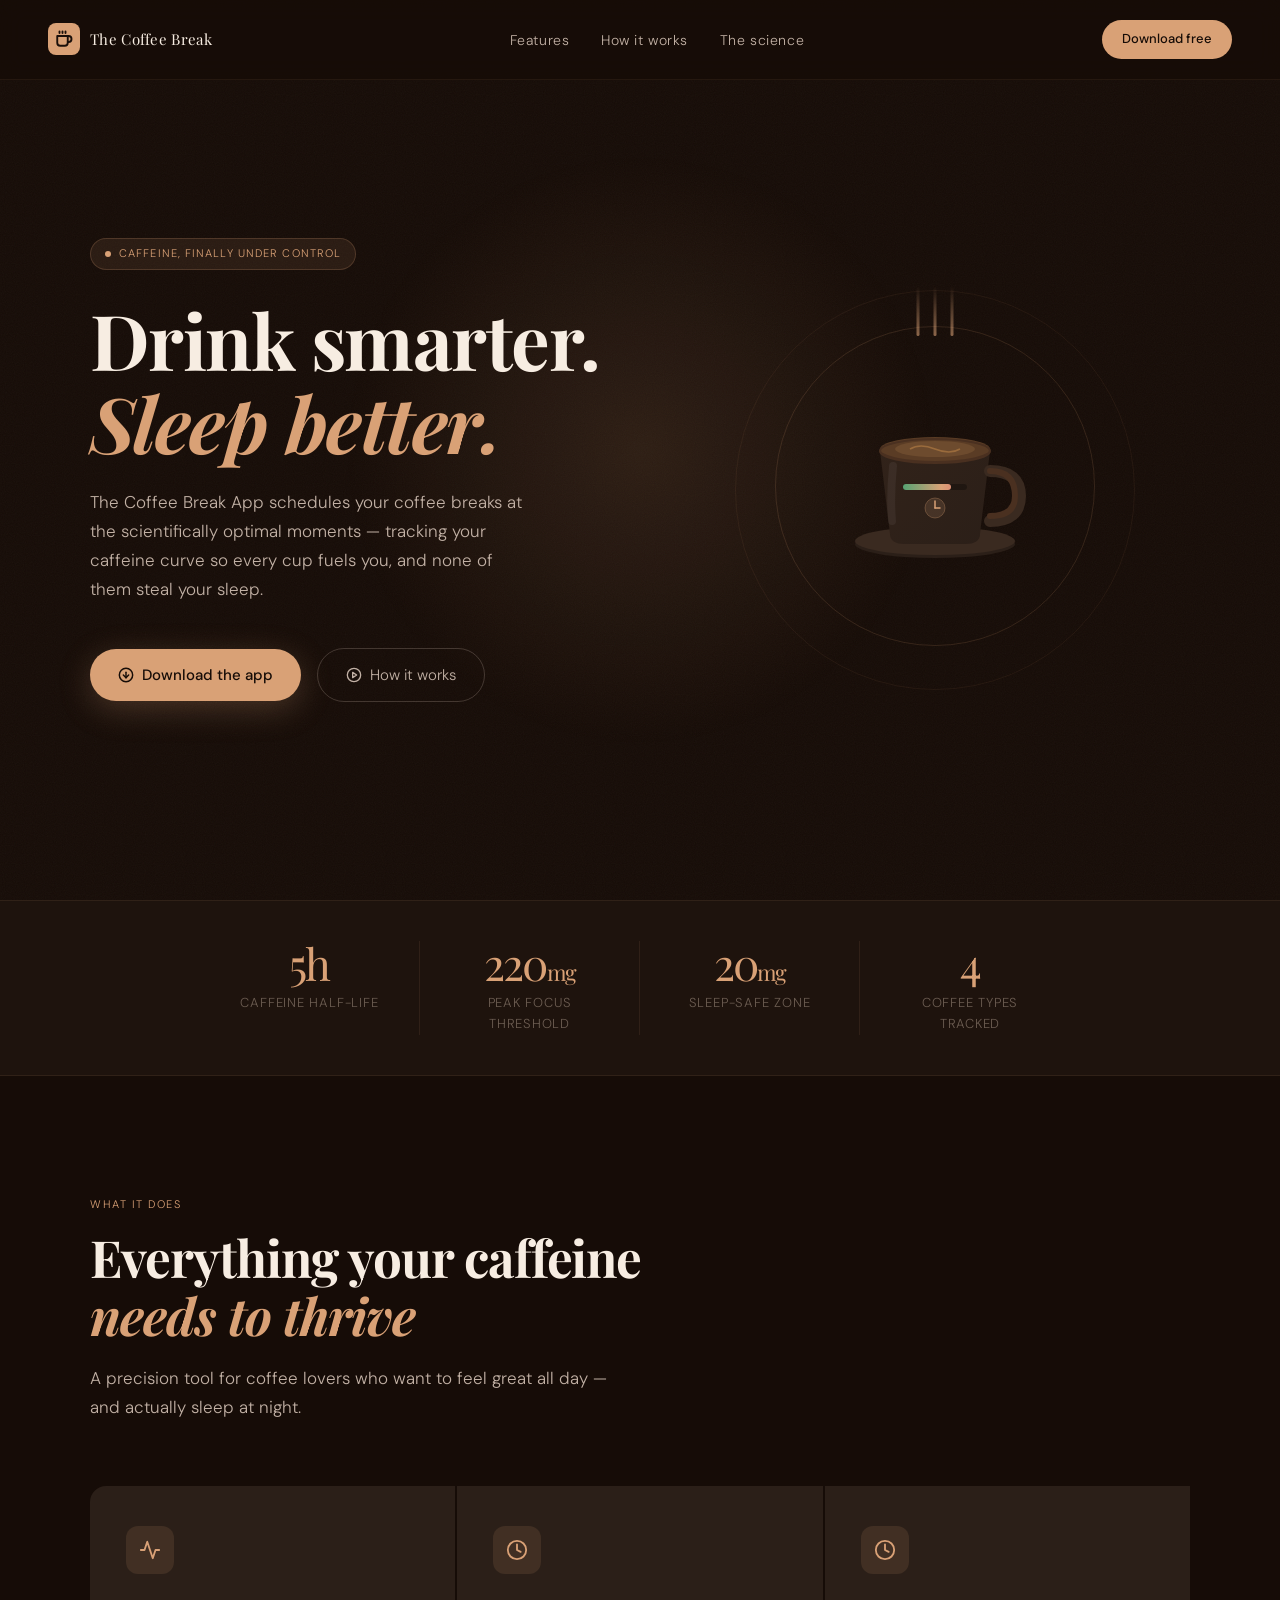
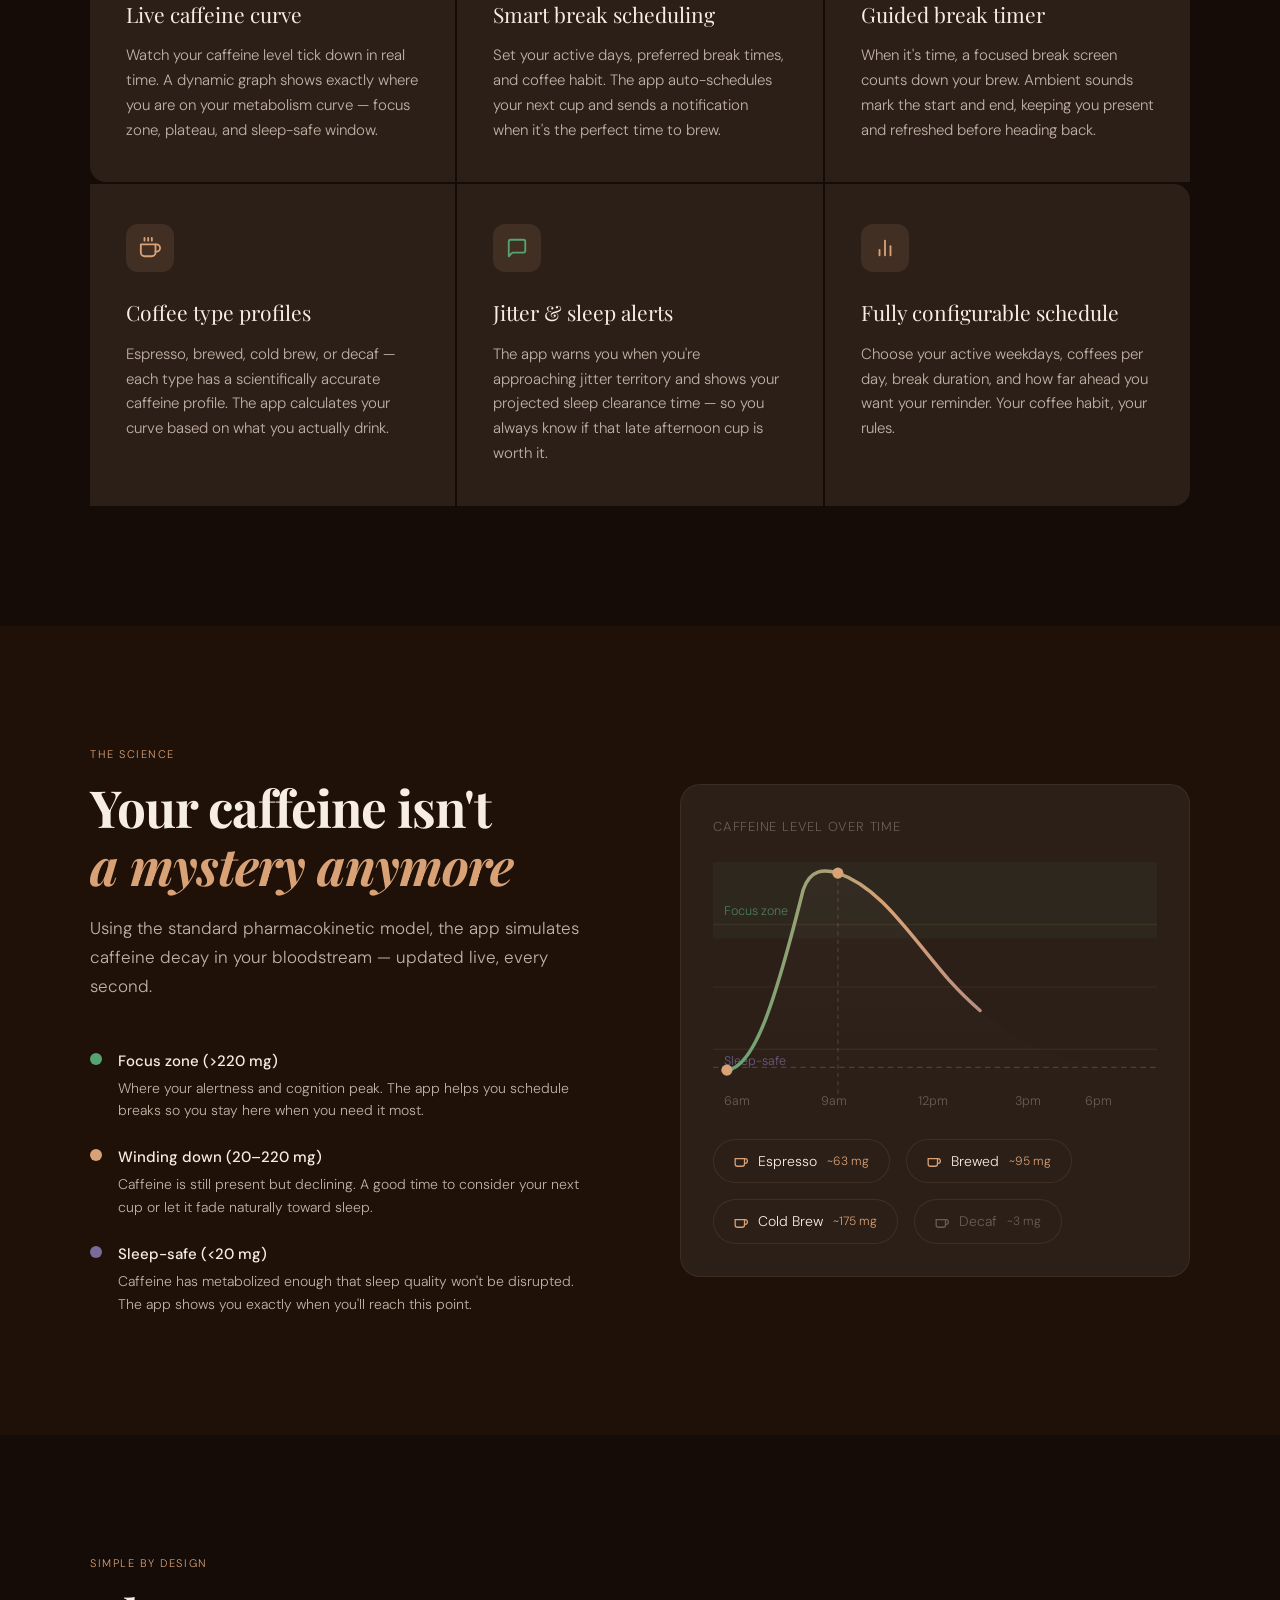
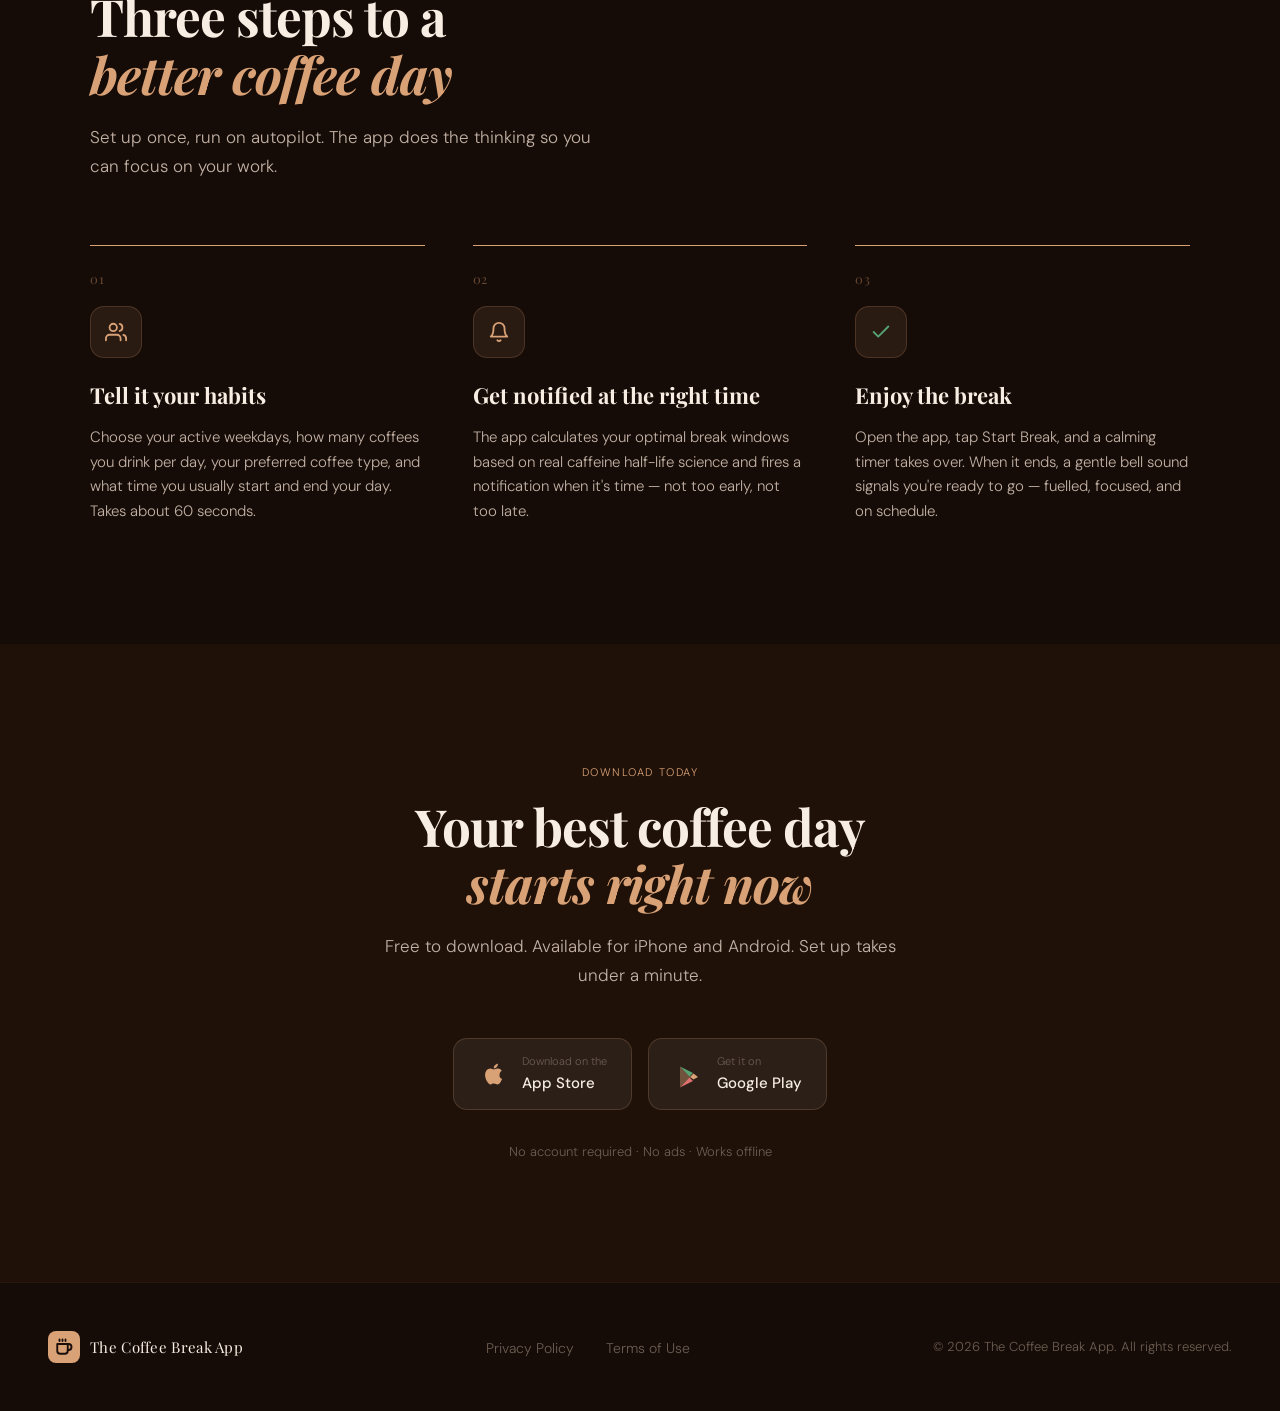
==== index.html @ e8deecc4 "add html" ====
<!DOCTYPE html>
<html lang="en">
<head>
  <meta charset="UTF-8" />
  <meta name="viewport" content="width=device-width, initial-scale=1.0" />
  <title>The Coffee Break App — Drink Smarter. Sleep Better.</title>
  <link rel="preconnect" href="https://fonts.googleapis.com" />
  <link rel="preconnect" href="https://fonts.gstatic.com" crossorigin />
  <link href="https://fonts.googleapis.com/css2?family=Playfair+Display:ital,wght@0,400;0,600;0,700;1,400;1,600&family=DM+Sans:wght@300;400;500&display=swap" rel="stylesheet" />
  <style>
    *, *::before, *::after { box-sizing: border-box; margin: 0; padding: 0; }

    :root {
      --bg:        #160c07;
      --bg2:       #1f1108;
      --surface:   #2b1f18;
      --surface2:  #3a2a20;
      --accent:    #d9a176;
      --accent2:   #e8ba8e;
      --text:      #f7ede2;
      --muted:     #c2b1a5;
      --faint:     #6c5d52;
      --green:     #57a373;
      --red:       #e07070;
    }

    html { scroll-behavior: smooth; }

    body {
      background: var(--bg);
      color: var(--text);
      font-family: 'DM Sans', system-ui, sans-serif;
      font-weight: 300;
      line-height: 1.6;
      overflow-x: hidden;
    }

    /* ── NOISE TEXTURE OVERLAY ── */
    body::before {
      content: '';
      position: fixed;
      inset: 0;
      background-image: url("data:image/svg+xml,%3Csvg viewBox='0 0 200 200' xmlns='http://www.w3.org/2000/svg'%3E%3Cfilter id='n'%3E%3CfeTurbulence type='fractalNoise' baseFrequency='0.9' numOctaves='4' stitchTiles='stitch'/%3E%3C/filter%3E%3Crect width='100%25' height='100%25' filter='url(%23n)' opacity='0.04'/%3E%3C/svg%3E");
      background-size: 200px 200px;
      pointer-events: none;
      z-index: 0;
    }

    /* ── NAV ── */
    nav {
      position: fixed;
      top: 0; left: 0; right: 0;
      z-index: 100;
      padding: 20px 48px;
      display: flex;
      align-items: center;
      justify-content: space-between;
      backdrop-filter: blur(12px);
      background: rgba(22,12,7,0.7);
      border-bottom: 1px solid rgba(217,161,118,0.08);
      transition: background 0.3s;
    }
    .nav-logo {
      display: flex;
      align-items: center;
      gap: 10px;
      text-decoration: none;
    }
    .nav-logo-icon {
      width: 32px; height: 32px;
      background: var(--accent);
      border-radius: 8px;
      display: flex; align-items: center; justify-content: center;
    }
    .nav-logo-text {
      font-family: 'Playfair Display', serif;
      font-size: 15px;
      color: var(--text);
      letter-spacing: 0.02em;
    }
    .nav-links {
      display: flex; align-items: center; gap: 32px;
      list-style: none;
    }
    .nav-links a {
      color: var(--muted);
      text-decoration: none;
      font-size: 14px;
      letter-spacing: 0.04em;
      transition: color 0.2s;
    }
    .nav-links a:hover { color: var(--text); }
    .btn-nav {
      background: var(--accent);
      color: var(--bg);
      border: none;
      padding: 9px 20px;
      border-radius: 100px;
      font-family: 'DM Sans', sans-serif;
      font-size: 13px;
      font-weight: 500;
      cursor: pointer;
      text-decoration: none;
      transition: background 0.2s, transform 0.15s;
    }
    .btn-nav:hover { background: var(--accent2); transform: translateY(-1px); }

    /* ── HERO ── */
    .hero {
      min-height: 100vh;
      display: flex;
      align-items: center;
      justify-content: center;
      position: relative;
      overflow: hidden;
      padding: 120px 48px 80px;
    }

    /* Radial glow */
    .hero::after {
      content: '';
      position: absolute;
      width: 600px; height: 600px;
      border-radius: 50%;
      background: radial-gradient(circle, rgba(217,161,118,0.12) 0%, transparent 70%);
      top: 50%; left: 50%;
      transform: translate(-50%, -50%);
      pointer-events: none;
    }

    .hero-inner {
      max-width: 1100px;
      width: 100%;
      display: grid;
      grid-template-columns: 1fr 1fr;
      gap: 80px;
      align-items: center;
      position: relative;
      z-index: 1;
    }

    .hero-tag {
      display: inline-flex;
      align-items: center;
      gap: 8px;
      background: rgba(217,161,118,0.1);
      border: 1px solid rgba(217,161,118,0.2);
      border-radius: 100px;
      padding: 6px 14px;
      font-size: 11px;
      letter-spacing: 0.1em;
      text-transform: uppercase;
      color: var(--accent);
      margin-bottom: 28px;
    }
    .hero-tag::before {
      content: '';
      width: 6px; height: 6px;
      background: var(--accent);
      border-radius: 50%;
      animation: pulse-dot 2s ease-in-out infinite;
    }

    h1 {
      font-family: 'Playfair Display', serif;
      font-size: clamp(48px, 6vw, 78px);
      line-height: 1.08;
      letter-spacing: -0.02em;
      color: var(--text);
      margin-bottom: 24px;
    }
    h1 em {
      font-style: italic;
      color: var(--accent);
    }

    .hero-sub {
      font-size: 17px;
      color: var(--muted);
      line-height: 1.7;
      max-width: 440px;
      margin-bottom: 44px;
    }

    .hero-actions {
      display: flex;
      align-items: center;
      gap: 16px;
      flex-wrap: wrap;
    }

    .btn-primary {
      display: inline-flex;
      align-items: center;
      gap: 8px;
      background: var(--accent);
      color: var(--bg);
      padding: 14px 28px;
      border-radius: 100px;
      font-family: 'DM Sans', sans-serif;
      font-weight: 500;
      font-size: 15px;
      text-decoration: none;
      transition: background 0.2s, transform 0.15s, box-shadow 0.2s;
      box-shadow: 0 8px 32px rgba(217,161,118,0.25);
    }
    .btn-primary:hover {
      background: var(--accent2);
      transform: translateY(-2px);
      box-shadow: 0 12px 40px rgba(217,161,118,0.35);
    }

    .btn-secondary {
      display: inline-flex;
      align-items: center;
      gap: 8px;
      background: transparent;
      color: var(--muted);
      padding: 14px 28px;
      border-radius: 100px;
      border: 1px solid rgba(194,177,165,0.25);
      font-size: 15px;
      text-decoration: none;
      transition: border-color 0.2s, color 0.2s, transform 0.15s;
    }
    .btn-secondary:hover {
      border-color: var(--muted);
      color: var(--text);
      transform: translateY(-2px);
    }

    /* ── COFFEE CUP ILLUSTRATION ── */
    .hero-visual {
      display: flex;
      align-items: center;
      justify-content: center;
      position: relative;
    }

    .cup-wrap {
      position: relative;
    }

    /* Steam lines */
    .steam {
      position: absolute;
      top: -70px;
      left: 50%;
      transform: translateX(-50%);
      display: flex;
      gap: 14px;
    }
    .steam-line {
      width: 3px;
      height: 50px;
      border-radius: 3px;
      background: linear-gradient(to top, rgba(217,161,118,0.6), transparent);
      transform-origin: bottom center;
      animation: steam-rise 2.4s ease-in-out infinite;
    }
    .steam-line:nth-child(2) { animation-delay: 0.4s; animation-duration: 2.8s; }
    .steam-line:nth-child(3) { animation-delay: 0.8s; animation-duration: 2.2s; }

    @keyframes steam-rise {
      0%   { transform: scaleY(0.3) translateY(10px); opacity: 0; }
      30%  { opacity: 1; }
      70%  { opacity: 0.6; }
      100% { transform: scaleY(1.2) translateY(-20px); opacity: 0; }
    }

    /* Caffeine glow ring */
    .glow-ring {
      position: absolute;
      width: 320px; height: 320px;
      border-radius: 50%;
      border: 1px solid rgba(217,161,118,0.15);
      top: 50%; left: 50%;
      transform: translate(-50%, -45%);
      animation: ring-pulse 3s ease-in-out infinite;
    }
    .glow-ring:nth-child(2) {
      width: 400px; height: 400px;
      border-color: rgba(217,161,118,0.07);
      animation-delay: 1s;
    }
    @keyframes ring-pulse {
      0%, 100% { opacity: 0.4; transform: translate(-50%, -45%) scale(1); }
      50%       { opacity: 1;   transform: translate(-50%, -45%) scale(1.04); }
    }

    /* ── STATS STRIP ── */
    .stats {
      position: relative;
      z-index: 1;
      border-top: 1px solid rgba(217,161,118,0.1);
      border-bottom: 1px solid rgba(217,161,118,0.1);
      background: rgba(43,31,24,0.4);
      padding: 40px 48px;
      display: flex;
      justify-content: center;
      gap: 0;
    }
    .stat-item {
      flex: 1;
      max-width: 220px;
      text-align: center;
      padding: 0 32px;
      border-right: 1px solid rgba(217,161,118,0.1);
    }
    .stat-item:last-child { border-right: none; }
    .stat-num {
      font-family: 'Playfair Display', serif;
      font-size: 44px;
      color: var(--accent);
      letter-spacing: -0.04em;
      line-height: 1;
      margin-bottom: 8px;
    }
    .stat-label {
      font-size: 13px;
      color: var(--faint);
      letter-spacing: 0.06em;
      text-transform: uppercase;
    }

    /* ── SECTIONS ── */
    section {
      position: relative;
      z-index: 1;
      padding: 120px 48px;
    }

    .section-inner {
      max-width: 1100px;
      margin: 0 auto;
    }

    .section-eyebrow {
      font-size: 11px;
      letter-spacing: 0.14em;
      text-transform: uppercase;
      color: var(--accent);
      margin-bottom: 16px;
    }

    h2 {
      font-family: 'Playfair Display', serif;
      font-size: clamp(36px, 4vw, 54px);
      line-height: 1.12;
      letter-spacing: -0.02em;
      color: var(--text);
      margin-bottom: 20px;
    }
    h2 em { font-style: italic; color: var(--accent); }

    .section-lead {
      font-size: 17px;
      color: var(--muted);
      max-width: 520px;
      line-height: 1.7;
      margin-bottom: 64px;
    }

    /* ── FEATURES ── */
    .features-grid {
      display: grid;
      grid-template-columns: repeat(3, 1fr);
      gap: 2px;
    }

    .feature-card {
      background: var(--surface);
      padding: 40px 36px;
      position: relative;
      overflow: hidden;
      transition: background 0.3s;
    }
    .feature-card:first-child { border-radius: 16px 0 0 16px; }
    .feature-card:last-child  { border-radius: 0 16px 16px 0; }
    .feature-card::before {
      content: '';
      position: absolute;
      inset: 0;
      background: linear-gradient(135deg, rgba(217,161,118,0.05) 0%, transparent 60%);
      opacity: 0;
      transition: opacity 0.3s;
    }
    .feature-card:hover { background: var(--surface2); }
    .feature-card:hover::before { opacity: 1; }

    .feature-icon {
      width: 48px; height: 48px;
      border-radius: 12px;
      background: rgba(217,161,118,0.12);
      display: flex; align-items: center; justify-content: center;
      margin-bottom: 24px;
    }

    .feature-title {
      font-family: 'Playfair Display', serif;
      font-size: 21px;
      margin-bottom: 12px;
      color: var(--text);
    }

    .feature-desc {
      font-size: 15px;
      color: var(--muted);
      line-height: 1.65;
    }

    /* ── CAFFEINE CURVE SECTION ── */
    .curve-section {
      background: var(--bg2);
    }

    .curve-layout {
      display: grid;
      grid-template-columns: 1fr 1fr;
      gap: 80px;
      align-items: center;
    }

    .curve-labels {
      display: flex;
      flex-direction: column;
      gap: 24px;
      margin-top: 48px;
    }
    .curve-label-item {
      display: flex;
      align-items: flex-start;
      gap: 16px;
    }
    .curve-label-dot {
      width: 12px; height: 12px;
      border-radius: 50%;
      margin-top: 4px;
      flex-shrink: 0;
    }
    .curve-label-title {
      font-size: 15px;
      font-weight: 500;
      color: var(--text);
      margin-bottom: 4px;
    }
    .curve-label-desc {
      font-size: 14px;
      color: var(--muted);
      line-height: 1.6;
    }

    /* Animated graph */
    .graph-wrap {
      background: var(--surface);
      border-radius: 20px;
      padding: 32px;
      border: 1px solid rgba(217,161,118,0.1);
    }
    .graph-title {
      font-size: 13px;
      color: var(--faint);
      letter-spacing: 0.06em;
      text-transform: uppercase;
      margin-bottom: 24px;
    }

    /* ── HOW IT WORKS ── */
    .steps {
      display: grid;
      grid-template-columns: repeat(3, 1fr);
      gap: 48px;
      counter-reset: steps;
    }
    .step {
      counter-increment: steps;
      position: relative;
      padding-top: 24px;
    }
    .step::before {
      content: counter(steps, decimal-leading-zero);
      font-family: 'Playfair Display', serif;
      font-size: 13px;
      color: rgba(217,161,118,0.4);
      letter-spacing: 0.04em;
      display: block;
      margin-bottom: 16px;
    }
    .step-line {
      position: absolute;
      top: 0; left: 0;
      width: 100%;
      height: 1px;
      background: rgba(217,161,118,0.2);
    }
    .step-line-fill {
      height: 1px;
      background: var(--accent);
      width: 0;
      transition: width 1.2s ease;
    }
    .step.visible .step-line-fill { width: 100%; }

    .step-icon-wrap {
      width: 52px; height: 52px;
      border-radius: 14px;
      background: rgba(217,161,118,0.1);
      border: 1px solid rgba(217,161,118,0.2);
      display: flex; align-items: center; justify-content: center;
      margin-bottom: 20px;
    }
    .step h3 {
      font-family: 'Playfair Display', serif;
      font-size: 22px;
      margin-bottom: 12px;
      color: var(--text);
    }
    .step p {
      font-size: 15px;
      color: var(--muted);
      line-height: 1.65;
    }

    /* ── COFFEE TYPES ── */
    .coffee-types {
      display: flex;
      gap: 16px;
      flex-wrap: wrap;
      margin-top: 48px;
    }
    .coffee-pill {
      display: flex;
      align-items: center;
      gap: 10px;
      background: var(--surface);
      border: 1px solid rgba(217,161,118,0.12);
      border-radius: 100px;
      padding: 10px 20px;
      transition: background 0.2s, border-color 0.2s;
      cursor: default;
    }
    .coffee-pill:hover {
      background: var(--surface2);
      border-color: rgba(217,161,118,0.25);
    }
    .coffee-pill-name { font-size: 14px; color: var(--text); }
    .coffee-pill-mg { font-size: 12px; color: var(--accent); }

    /* ── CTA BLOCK ── */
    .cta-section {
      text-align: center;
      background: var(--bg2);
    }
    .cta-section h2 {
      max-width: 600px;
      margin: 0 auto 20px;
    }
    .cta-section .section-lead {
      margin: 0 auto 48px;
      text-align: center;
    }
    .cta-buttons {
      display: flex;
      gap: 16px;
      justify-content: center;
      flex-wrap: wrap;
    }

    .store-btn {
      display: inline-flex;
      align-items: center;
      gap: 12px;
      background: var(--surface);
      border: 1px solid rgba(217,161,118,0.2);
      border-radius: 14px;
      padding: 14px 24px;
      text-decoration: none;
      transition: background 0.2s, border-color 0.2s, transform 0.15s;
    }
    .store-btn:hover {
      background: var(--surface2);
      border-color: rgba(217,161,118,0.4);
      transform: translateY(-2px);
    }
    .store-btn-icon { width: 32px; height: 32px; }
    .store-btn-text { text-align: left; }
    .store-btn-sub { font-size: 11px; color: var(--faint); display: block; }
    .store-btn-name { font-size: 15px; color: var(--text); font-weight: 500; display: block; }

    /* ── FOOTER ── */
    footer {
      position: relative;
      z-index: 1;
      border-top: 1px solid rgba(217,161,118,0.08);
      padding: 48px;
      display: flex;
      justify-content: space-between;
      align-items: center;
      flex-wrap: wrap;
      gap: 24px;
    }
    .footer-links {
      display: flex;
      gap: 32px;
      list-style: none;
    }
    .footer-links a {
      color: var(--faint);
      text-decoration: none;
      font-size: 14px;
      transition: color 0.2s;
    }
    .footer-links a:hover { color: var(--muted); }
    .footer-copy {
      font-size: 13px;
      color: var(--faint);
    }

    /* ── REVEAL ANIMATIONS ── */
    .reveal {
      opacity: 0;
      transform: translateY(28px);
      transition: opacity 0.7s ease, transform 0.7s ease;
    }
    .reveal.visible {
      opacity: 1;
      transform: translateY(0);
    }
    .reveal-delay-1 { transition-delay: 0.1s; }
    .reveal-delay-2 { transition-delay: 0.2s; }
    .reveal-delay-3 { transition-delay: 0.3s; }
    .reveal-delay-4 { transition-delay: 0.4s; }
    .reveal-delay-5 { transition-delay: 0.5s; }

    /* ── ANIMATIONS ── */
    @keyframes pulse-dot {
      0%, 100% { opacity: 1; transform: scale(1); }
      50%       { opacity: 0.5; transform: scale(0.7); }
    }

    @keyframes float {
      0%, 100% { transform: translateY(0); }
      50%       { transform: translateY(-12px); }
    }

    /* ── RESPONSIVE ── */
    @media (max-width: 900px) {
      nav { padding: 16px 24px; }
      .nav-links { display: none; }
      .hero { padding: 100px 24px 60px; }
      .hero-inner { grid-template-columns: 1fr; gap: 60px; text-align: center; }
      .hero-sub { margin: 0 auto 36px; }
      .hero-actions { justify-content: center; }
      .stats { padding: 32px 24px; flex-wrap: wrap; gap: 32px; }
      .stat-item { border-right: none; }
      section { padding: 80px 24px; }
      .features-grid { grid-template-columns: 1fr; gap: 2px; }
      .feature-card:first-child { border-radius: 16px 16px 0 0; }
      .feature-card:last-child  { border-radius: 0 0 16px 16px; }
      .curve-layout { grid-template-columns: 1fr; gap: 48px; }
      .steps { grid-template-columns: 1fr; gap: 40px; }
      footer { padding: 32px 24px; flex-direction: column; align-items: flex-start; }
    }
  </style>
</head>
<body>

  <!-- ── NAV ── -->
  <nav role="navigation">
    <a href="#" class="nav-logo">
      <div class="nav-logo-icon">
        <svg width="18" height="18" viewBox="0 0 24 24" fill="none" stroke="#1A0F0A" stroke-width="2.5" stroke-linecap="round" stroke-linejoin="round">
          <path d="M17 8h1a4 4 0 0 1 0 8h-1"/>
          <path d="M3 8h14v9a4 4 0 0 1-4 4H7a4 4 0 0 1-4-4Z"/>
          <line x1="6" x2="6" y1="2" y2="4"/>
          <line x1="10" x2="10" y1="2" y2="4"/>
          <line x1="14" x2="14" y1="2" y2="4"/>
        </svg>
      </div>
      <span class="nav-logo-text">The Coffee Break</span>
    </a>
    <ul class="nav-links">
      <li><a href="#features">Features</a></li>
      <li><a href="#how-it-works">How it works</a></li>
      <li><a href="#science">The science</a></li>
    </ul>
    <a href="#download" class="btn-nav">Download free</a>
  </nav>

  <!-- ── HERO ── -->
  <section class="hero" aria-label="Hero">
    <div class="hero-inner">
      <div class="hero-content">
        <div class="hero-tag">Caffeine, finally under control</div>
        <h1>Drink smarter.<br /><em>Sleep better.</em></h1>
        <p class="hero-sub">
          The Coffee Break App schedules your coffee breaks at the scientifically optimal moments — tracking your caffeine curve so every cup fuels you, and none of them steal your sleep.
        </p>
        <div class="hero-actions">
          <a href="#download" class="btn-primary">
            <svg width="16" height="16" viewBox="0 0 24 24" fill="none" stroke="currentColor" stroke-width="2.2" stroke-linecap="round" stroke-linejoin="round"><path d="M12 2a10 10 0 1 0 0 20A10 10 0 0 0 12 2z"/><path d="M12 8v8"/><path d="m8 12 4 4 4-4"/></svg>
            Download the app
          </a>
          <a href="#how-it-works" class="btn-secondary">
            <svg width="16" height="16" viewBox="0 0 24 24" fill="none" stroke="currentColor" stroke-width="2" stroke-linecap="round" stroke-linejoin="round"><circle cx="12" cy="12" r="10"/><polygon points="10 8 16 12 10 16 10 8"/></svg>
            How it works
          </a>
        </div>
      </div>

      <!-- Cup illustration -->
      <div class="hero-visual" aria-hidden="true">
        <div class="glow-ring"></div>
        <div class="glow-ring" style="animation-delay:1s"></div>
        <div class="cup-wrap" style="animation: float 4s ease-in-out infinite;">
          <div class="steam">
            <div class="steam-line"></div>
            <div class="steam-line"></div>
            <div class="steam-line"></div>
          </div>
          <svg width="220" height="220" viewBox="0 0 220 220" fill="none" xmlns="http://www.w3.org/2000/svg">
            <!-- Saucer -->
            <ellipse cx="110" cy="188" rx="80" ry="14" fill="#2B1F18"/>
            <ellipse cx="110" cy="185" rx="80" ry="14" fill="#3a2a20"/>
            <!-- Cup body -->
            <path d="M55 95 L65 178 Q65 188 80 188 L140 188 Q155 188 155 178 L165 95 Z" fill="#2B1F18"/>
            <path d="M55 95 L65 178 Q65 188 80 188 L140 188 Q155 188 155 178 L165 95 Z" fill="url(#cupGrad)"/>
            <!-- Coffee liquid surface -->
            <ellipse cx="110" cy="95" rx="55" ry="12" fill="#4a3020"/>
            <ellipse cx="110" cy="93" rx="55" ry="12" fill="#5a3c25"/>
            <!-- Crema swirl -->
            <ellipse cx="110" cy="93" rx="40" ry="8" fill="#7a5535" opacity="0.6"/>
            <path d="M85 93 Q95 87 110 93 Q125 99 135 93" stroke="#c88b4a" stroke-width="1.5" fill="none" opacity="0.5"/>
            <!-- Cup rim -->
            <ellipse cx="110" cy="95" rx="55" ry="12" fill="none" stroke="#4a3020" stroke-width="2"/>
            <!-- Cup highlight -->
            <path d="M68 110 Q65 140 67 165" stroke="rgba(255,255,255,0.05)" stroke-width="8" stroke-linecap="round"/>
            <!-- Handle -->
            <path d="M165 115 Q195 115 195 140 Q195 165 165 165" stroke="#3a2a20" stroke-width="12" fill="none" stroke-linecap="round"/>
            <path d="M165 115 Q190 115 190 140 Q190 160 165 160" stroke="#4a3020" stroke-width="6" fill="none" stroke-linecap="round"/>
            <!-- Caffeine meter bar on cup -->
            <rect x="78" y="128" width="64" height="6" rx="3" fill="rgba(0,0,0,0.3)"/>
            <rect x="78" y="128" width="48" height="6" rx="3" fill="url(#meterGrad)"/>
            <!-- Small clock icon suggestion -->
            <circle cx="110" cy="152" r="10" fill="rgba(217,161,118,0.15)" stroke="rgba(217,161,118,0.3)" stroke-width="1"/>
            <line x1="110" y1="145" x2="110" y2="152" stroke="#d9a176" stroke-width="1.5" stroke-linecap="round"/>
            <line x1="110" y1="152" x2="115" y2="152" stroke="#d9a176" stroke-width="1.5" stroke-linecap="round"/>
            <defs>
              <linearGradient id="cupGrad" x1="55" y1="95" x2="165" y2="188" gradientUnits="userSpaceOnUse">
                <stop offset="0%" stop-color="#4a3020" stop-opacity="0.2"/>
                <stop offset="100%" stop-color="#4a3020" stop-opacity="0"/>
              </linearGradient>
              <linearGradient id="meterGrad" x1="78" y1="0" x2="142" y2="0" gradientUnits="userSpaceOnUse">
                <stop offset="0%" stop-color="#57a373"/>
                <stop offset="60%" stop-color="#d9a176"/>
                <stop offset="100%" stop-color="#e07070"/>
              </linearGradient>
            </defs>
          </svg>
        </div>
      </div>
    </div>
  </section>

  <!-- ── STATS ── -->
  <div class="stats" role="region" aria-label="Key numbers">
    <div class="stat-item reveal">
      <div class="stat-num">5h</div>
      <div class="stat-label">Caffeine half-life</div>
    </div>
    <div class="stat-item reveal reveal-delay-1">
      <div class="stat-num">220<span style="font-size:22px">mg</span></div>
      <div class="stat-label">Peak focus threshold</div>
    </div>
    <div class="stat-item reveal reveal-delay-2">
      <div class="stat-num">20<span style="font-size:22px">mg</span></div>
      <div class="stat-label">Sleep-safe zone</div>
    </div>
    <div class="stat-item reveal reveal-delay-3">
      <div class="stat-num">4</div>
      <div class="stat-label">Coffee types tracked</div>
    </div>
  </div>

  <!-- ── FEATURES ── -->
  <section id="features" aria-labelledby="features-heading">
    <div class="section-inner">
      <p class="section-eyebrow reveal">What it does</p>
      <h2 id="features-heading" class="reveal reveal-delay-1">Everything your caffeine<br /><em>needs to thrive</em></h2>
      <p class="section-lead reveal reveal-delay-2">A precision tool for coffee lovers who want to feel great all day — and actually sleep at night.</p>

      <div class="features-grid">
        <div class="feature-card reveal">
          <div class="feature-icon">
            <svg width="22" height="22" viewBox="0 0 24 24" fill="none" stroke="#d9a176" stroke-width="2" stroke-linecap="round" stroke-linejoin="round">
              <polyline points="22 12 18 12 15 21 9 3 6 12 2 12"/>
            </svg>
          </div>
          <div class="feature-title">Live caffeine curve</div>
          <p class="feature-desc">Watch your caffeine level tick down in real time. A dynamic graph shows exactly where you are on your metabolism curve — focus zone, plateau, and sleep-safe window.</p>
        </div>
        <div class="feature-card reveal reveal-delay-1">
          <div class="feature-icon">
            <svg width="22" height="22" viewBox="0 0 24 24" fill="none" stroke="#d9a176" stroke-width="2" stroke-linecap="round" stroke-linejoin="round">
              <circle cx="12" cy="12" r="10"/><polyline points="12 6 12 12 16 14"/>
            </svg>
          </div>
          <div class="feature-title">Smart break scheduling</div>
          <p class="feature-desc">Set your active days, preferred break times, and coffee habit. The app auto-schedules your next cup and sends a notification when it's the perfect time to brew.</p>
        </div>
        <div class="feature-card reveal reveal-delay-2">
          <div class="feature-icon">
            <svg width="22" height="22" viewBox="0 0 24 24" fill="none" stroke="#d9a176" stroke-width="2" stroke-linecap="round" stroke-linejoin="round">
              <path d="M12 2a10 10 0 1 0 0 20A10 10 0 0 0 12 2z"/><path d="M12 6v6l4 2"/>
            </svg>
          </div>
          <div class="feature-title">Guided break timer</div>
          <p class="feature-desc">When it's time, a focused break screen counts down your brew. Ambient sounds mark the start and end, keeping you present and refreshed before heading back.</p>
        </div>
        <div class="feature-card reveal reveal-delay-3">
          <div class="feature-icon">
            <svg width="22" height="22" viewBox="0 0 24 24" fill="none" stroke="#d9a176" stroke-width="2" stroke-linecap="round" stroke-linejoin="round">
              <path d="M18 8h1a4 4 0 0 1 0 8h-1"/><path d="M2 8h16v9a4 4 0 0 1-4 4H6a4 4 0 0 1-4-4V8z"/><line x1="6" y1="1" x2="6" y2="4"/><line x1="10" y1="1" x2="10" y2="4"/><line x1="14" y1="1" x2="14" y2="4"/>
            </svg>
          </div>
          <div class="feature-title">Coffee type profiles</div>
          <p class="feature-desc">Espresso, brewed, cold brew, or decaf — each type has a scientifically accurate caffeine profile. The app calculates your curve based on what you actually drink.</p>
        </div>
        <div class="feature-card reveal reveal-delay-4">
          <div class="feature-icon">
            <svg width="22" height="22" viewBox="0 0 24 24" fill="none" stroke="#57a373" stroke-width="2" stroke-linecap="round" stroke-linejoin="round">
              <path d="M21 15a2 2 0 0 1-2 2H7l-4 4V5a2 2 0 0 1 2-2h14a2 2 0 0 1 2 2z"/>
            </svg>
          </div>
          <div class="feature-title">Jitter & sleep alerts</div>
          <p class="feature-desc">The app warns you when you're approaching jitter territory and shows your projected sleep clearance time — so you always know if that late afternoon cup is worth it.</p>
        </div>
        <div class="feature-card reveal reveal-delay-5">
          <div class="feature-icon">
            <svg width="22" height="22" viewBox="0 0 24 24" fill="none" stroke="#d9a176" stroke-width="2" stroke-linecap="round" stroke-linejoin="round">
              <path d="M18 20V10"/><path d="M12 20V4"/><path d="M6 20v-6"/>
            </svg>
          </div>
          <div class="feature-title">Fully configurable schedule</div>
          <p class="feature-desc">Choose your active weekdays, coffees per day, break duration, and how far ahead you want your reminder. Your coffee habit, your rules.</p>
        </div>
      </div>
    </div>
  </section>

  <!-- ── CAFFEINE CURVE SCIENCE ── -->
  <section id="science" class="curve-section" aria-labelledby="science-heading">
    <div class="section-inner">
      <div class="curve-layout">
        <div>
          <p class="section-eyebrow reveal">The science</p>
          <h2 id="science-heading" class="reveal reveal-delay-1">Your caffeine isn't<br /><em>a mystery anymore</em></h2>
          <p class="section-lead reveal reveal-delay-2" style="margin-bottom:0">Using the standard pharmacokinetic model, the app simulates caffeine decay in your bloodstream — updated live, every second.</p>

          <div class="curve-labels reveal reveal-delay-3">
            <div class="curve-label-item">
              <div class="curve-label-dot" style="background:#57a373"></div>
              <div>
                <div class="curve-label-title">Focus zone (&gt;220 mg)</div>
                <div class="curve-label-desc">Where your alertness and cognition peak. The app helps you schedule breaks so you stay here when you need it most.</div>
              </div>
            </div>
            <div class="curve-label-item">
              <div class="curve-label-dot" style="background:#d9a176"></div>
              <div>
                <div class="curve-label-title">Winding down (20–220 mg)</div>
                <div class="curve-label-desc">Caffeine is still present but declining. A good time to consider your next cup or let it fade naturally toward sleep.</div>
              </div>
            </div>
            <div class="curve-label-item">
              <div class="curve-label-dot" style="background:#7a6a9a"></div>
              <div>
                <div class="curve-label-title">Sleep-safe (&lt;20 mg)</div>
                <div class="curve-label-desc">Caffeine has metabolized enough that sleep quality won't be disrupted. The app shows you exactly when you'll reach this point.</div>
              </div>
            </div>
          </div>
        </div>

        <div class="reveal reveal-delay-2">
          <div class="graph-wrap">
            <div class="graph-title">Caffeine level over time</div>
            <svg id="caffeine-graph" viewBox="0 0 320 180" width="100%" preserveAspectRatio="xMidYMid meet">
              <!-- Grid lines -->
              <line x1="0" y1="135" x2="320" y2="135" stroke="rgba(217,161,118,0.08)" stroke-width="1"/>
              <line x1="0" y1="90" x2="320" y2="90" stroke="rgba(217,161,118,0.08)" stroke-width="1"/>
              <line x1="0" y1="45" x2="320" y2="45" stroke="rgba(217,161,118,0.08)" stroke-width="1"/>

              <!-- Focus zone band -->
              <rect x="0" y="0" width="320" height="55" fill="rgba(87,163,115,0.06)" />
              <text x="8" y="38" font-size="9" fill="#57a373" opacity="0.7" font-family="'DM Sans',sans-serif">Focus zone</text>

              <!-- Sleep threshold line -->
              <line x1="0" y1="148" x2="320" y2="148" stroke="rgba(122,106,154,0.4)" stroke-width="1" stroke-dasharray="4 3"/>
              <text x="8" y="146" font-size="9" fill="rgba(122,106,154,0.8)" font-family="'DM Sans',sans-serif">Sleep-safe</text>

              <!-- Caffeine curve (animated path) -->
              <path id="curve-path"
                d="M10,150 C30,148 45,100 65,20 C70,5 80,5 90,8 C120,18 140,50 170,85 C200,118 230,138 280,148"
                stroke="url(#curveGrad)" stroke-width="2.5" fill="none"
                stroke-linecap="round"
                stroke-dasharray="500"
                stroke-dashoffset="500">
                <animate attributeName="stroke-dashoffset" from="500" to="0" dur="2s" begin="0.5s" fill="freeze" calcMode="spline" keySplines="0.4 0 0.2 1"/>
              </path>

              <!-- Area fill under curve -->
              <path
                d="M10,150 C30,148 45,100 65,20 C70,5 80,5 90,8 C120,18 140,50 170,85 C200,118 230,138 280,148 L280,168 L10,168 Z"
                fill="url(#areaGrad)" opacity="0">
                <animate attributeName="opacity" from="0" to="1" dur="1s" begin="1.5s" fill="freeze"/>
              </path>

              <!-- Dose markers (when coffee was drunk) -->
              <circle cx="10" cy="150" r="4" fill="#d9a176" opacity="0">
                <animate attributeName="opacity" from="0" to="1" dur="0.3s" begin="0.5s" fill="freeze"/>
              </circle>
              <circle cx="90" cy="8" r="4" fill="#d9a176" opacity="0">
                <animate attributeName="opacity" from="0" to="1" dur="0.3s" begin="1.2s" fill="freeze"/>
              </circle>
              <line x1="90" y1="8" x2="90" y2="168" stroke="rgba(217,161,118,0.2)" stroke-width="1" stroke-dasharray="3 3"/>

              <!-- X-axis labels -->
              <text x="8"   y="175" font-size="9" fill="#6c5d52" font-family="'DM Sans',sans-serif">6am</text>
              <text x="78"  y="175" font-size="9" fill="#6c5d52" font-family="'DM Sans',sans-serif">9am</text>
              <text x="148" y="175" font-size="9" fill="#6c5d52" font-family="'DM Sans',sans-serif">12pm</text>
              <text x="218" y="175" font-size="9" fill="#6c5d52" font-family="'DM Sans',sans-serif">3pm</text>
              <text x="268" y="175" font-size="9" fill="#6c5d52" font-family="'DM Sans',sans-serif">6pm</text>

              <defs>
                <linearGradient id="curveGrad" x1="0" y1="0" x2="320" y2="0" gradientUnits="userSpaceOnUse">
                  <stop offset="0%"   stop-color="#57a373"/>
                  <stop offset="40%"  stop-color="#d9a176"/>
                  <stop offset="100%" stop-color="#7a6a9a"/>
                </linearGradient>
                <linearGradient id="areaGrad" x1="0" y1="0" x2="0" y2="168" gradientUnits="userSpaceOnUse">
                  <stop offset="0%"   stop-color="#d9a176" stop-opacity="0.15"/>
                  <stop offset="100%" stop-color="#d9a176" stop-opacity="0"/>
                </linearGradient>
              </defs>
            </svg>

            <!-- Coffee type badges -->
            <div class="coffee-types" style="margin-top:20px">
              <div class="coffee-pill">
                <svg width="14" height="14" viewBox="0 0 24 24" fill="none" stroke="#d9a176" stroke-width="2.2" stroke-linecap="round"><path d="M18 8h1a4 4 0 0 1 0 8h-1"/><path d="M2 8h16v9a4 4 0 0 1-4 4H6a4 4 0 0 1-4-4V8z"/></svg>
                <span class="coffee-pill-name">Espresso</span>
                <span class="coffee-pill-mg">~63 mg</span>
              </div>
              <div class="coffee-pill">
                <svg width="14" height="14" viewBox="0 0 24 24" fill="none" stroke="#d9a176" stroke-width="2.2" stroke-linecap="round"><path d="M18 8h1a4 4 0 0 1 0 8h-1"/><path d="M2 8h16v9a4 4 0 0 1-4 4H6a4 4 0 0 1-4-4V8z"/></svg>
                <span class="coffee-pill-name">Brewed</span>
                <span class="coffee-pill-mg">~95 mg</span>
              </div>
              <div class="coffee-pill">
                <svg width="14" height="14" viewBox="0 0 24 24" fill="none" stroke="#d9a176" stroke-width="2.2" stroke-linecap="round"><path d="M18 8h1a4 4 0 0 1 0 8h-1"/><path d="M2 8h16v9a4 4 0 0 1-4 4H6a4 4 0 0 1-4-4V8z"/></svg>
                <span class="coffee-pill-name">Cold Brew</span>
                <span class="coffee-pill-mg">~175 mg</span>
              </div>
              <div class="coffee-pill">
                <svg width="14" height="14" viewBox="0 0 24 24" fill="none" stroke="#6c5d52" stroke-width="2.2" stroke-linecap="round"><path d="M18 8h1a4 4 0 0 1 0 8h-1"/><path d="M2 8h16v9a4 4 0 0 1-4 4H6a4 4 0 0 1-4-4V8z"/></svg>
                <span class="coffee-pill-name" style="color:var(--faint)">Decaf</span>
                <span class="coffee-pill-mg" style="color:var(--faint)">~3 mg</span>
              </div>
            </div>
          </div>
        </div>
      </div>
    </div>
  </section>

  <!-- ── HOW IT WORKS ── -->
  <section id="how-it-works" aria-labelledby="hiw-heading">
    <div class="section-inner">
      <p class="section-eyebrow reveal">Simple by design</p>
      <h2 id="hiw-heading" class="reveal reveal-delay-1">Three steps to a<br /><em>better coffee day</em></h2>
      <p class="section-lead reveal reveal-delay-2">Set up once, run on autopilot. The app does the thinking so you can focus on your work.</p>

      <div class="steps">
        <div class="step reveal">
          <div class="step-line"><div class="step-line-fill"></div></div>
          <div class="step-icon-wrap">
            <svg width="22" height="22" viewBox="0 0 24 24" fill="none" stroke="#d9a176" stroke-width="2" stroke-linecap="round" stroke-linejoin="round">
              <path d="M17 21v-2a4 4 0 0 0-4-4H5a4 4 0 0 0-4 4v2"/><circle cx="9" cy="7" r="4"/><path d="M23 21v-2a4 4 0 0 0-3-3.87"/><path d="M16 3.13a4 4 0 0 1 0 7.75"/>
            </svg>
          </div>
          <h3>Tell it your habits</h3>
          <p>Choose your active weekdays, how many coffees you drink per day, your preferred coffee type, and what time you usually start and end your day. Takes about 60 seconds.</p>
        </div>
        <div class="step reveal reveal-delay-1">
          <div class="step-line"><div class="step-line-fill"></div></div>
          <div class="step-icon-wrap">
            <svg width="22" height="22" viewBox="0 0 24 24" fill="none" stroke="#d9a176" stroke-width="2" stroke-linecap="round" stroke-linejoin="round">
              <path d="M18 8A6 6 0 0 0 6 8c0 7-3 9-3 9h18s-3-2-3-9"/><path d="M13.73 21a2 2 0 0 1-3.46 0"/>
            </svg>
          </div>
          <h3>Get notified at the right time</h3>
          <p>The app calculates your optimal break windows based on real caffeine half-life science and fires a notification when it's time — not too early, not too late.</p>
        </div>
        <div class="step reveal reveal-delay-2">
          <div class="step-line"><div class="step-line-fill"></div></div>
          <div class="step-icon-wrap">
            <svg width="22" height="22" viewBox="0 0 24 24" fill="none" stroke="#57a373" stroke-width="2" stroke-linecap="round" stroke-linejoin="round">
              <polyline points="20 6 9 17 4 12"/>
            </svg>
          </div>
          <h3>Enjoy the break</h3>
          <p>Open the app, tap Start Break, and a calming timer takes over. When it ends, a gentle bell sound signals you're ready to go — fuelled, focused, and on schedule.</p>
        </div>
      </div>
    </div>
  </section>

  <!-- ── DOWNLOAD CTA ── -->
  <section id="download" class="cta-section" aria-labelledby="cta-heading">
    <div class="section-inner" style="text-align:center">
      <p class="section-eyebrow reveal">Download today</p>
      <h2 id="cta-heading" class="reveal reveal-delay-1">Your best coffee day<br /><em>starts right now</em></h2>
      <p class="section-lead reveal reveal-delay-2">Free to download. Available for iPhone and Android. Set up takes under a minute.</p>

      <div class="cta-buttons reveal reveal-delay-3">
        <a href="#" class="store-btn">
          <svg class="store-btn-icon" viewBox="0 0 32 32" fill="none" xmlns="http://www.w3.org/2000/svg">
            <rect width="32" height="32" rx="8" fill="#2B1F18"/>
            <path d="M21.5 16.9c0-2.7 2.2-4 2.3-4.1-1.3-1.9-3.2-2.1-3.9-2.2-1.7-.2-3.2 1-4 1s-2.1-1-3.5-1c-1.8 0-3.5 1-4.4 2.6-1.9 3.2-.5 8 1.3 10.6.9 1.3 1.9 2.7 3.3 2.6 1.3-.1 1.8-.8 3.4-.8s2 .8 3.4.8 2.3-1.3 3.2-2.5c1-1.4 1.4-2.8 1.5-2.9-.1-.1-2.6-1-2.6-3.1zM18.8 9c.7-.9 1.2-2.1 1.1-3.3-1 0-2.3.7-3 1.6-.7.7-1.3 1.9-1.1 3.1 1.1.1 2.2-.5 3-1.4z" fill="#d9a176"/>
          </svg>
          <div class="store-btn-text">
            <span class="store-btn-sub">Download on the</span>
            <span class="store-btn-name">App Store</span>
          </div>
        </a>
        <a href="#" class="store-btn">
          <svg class="store-btn-icon" viewBox="0 0 32 32" fill="none" xmlns="http://www.w3.org/2000/svg">
            <rect width="32" height="32" rx="8" fill="#2B1F18"/>
            <path d="M7 8.5L17.5 19 7 29.5V8.5z" fill="#d9a176" opacity="0.4"/>
            <path d="M7 8.5l13 6.5-3.5 3.5L7 8.5z" fill="#57a373"/>
            <path d="M25 19l-4.5 2.5L17 19l3.5-3.5L25 19z" fill="#d9a176"/>
            <path d="M7 29.5l13-6.5-3.5-3.5L7 29.5z" fill="#e07070"/>
          </svg>
          <div class="store-btn-text">
            <span class="store-btn-sub">Get it on</span>
            <span class="store-btn-name">Google Play</span>
          </div>
        </a>
      </div>

      <!-- Subtle promise line -->
      <p class="reveal reveal-delay-4" style="margin-top:32px; font-size:13px; color:var(--faint)">
        No account required &middot; No ads &middot; Works offline
      </p>
    </div>
  </section>

  <!-- ── FOOTER ── -->
  <footer>
    <a href="#" class="nav-logo" style="text-decoration:none">
      <div class="nav-logo-icon">
        <svg width="18" height="18" viewBox="0 0 24 24" fill="none" stroke="#1A0F0A" stroke-width="2.5" stroke-linecap="round" stroke-linejoin="round">
          <path d="M17 8h1a4 4 0 0 1 0 8h-1"/>
          <path d="M3 8h14v9a4 4 0 0 1-4 4H7a4 4 0 0 1-4-4Z"/>
          <line x1="6" x2="6" y1="2" y2="4"/>
          <line x1="10" x2="10" y1="2" y2="4"/>
          <line x1="14" x2="14" y1="2" y2="4"/>
        </svg>
      </div>
      <span class="nav-logo-text">The Coffee Break App</span>
    </a>
    <ul class="footer-links">
      <li><a href="../the-coffee-break-app/src/app/privacy.tsx">Privacy Policy</a></li>
      <li><a href="../the-coffee-break-app/src/app/terms.tsx">Terms of Use</a></li>
    </ul>
    <p class="footer-copy">&copy; 2026 The Coffee Break App. All rights reserved.</p>
  </footer>

  <script>
    // ── SCROLL REVEAL ──
    const reveals = document.querySelectorAll('.reveal');
    const observer = new IntersectionObserver((entries) => {
      entries.forEach(entry => {
        if (entry.isIntersecting) {
          entry.target.classList.add('visible');
          // For step lines
          const line = entry.target.querySelector('.step-line-fill');
          if (line) {
            setTimeout(() => entry.target.classList.add('visible'), 100);
          }
        }
      });
    }, { threshold: 0.15 });

    reveals.forEach(el => observer.observe(el));

    // Mark the hero content visible immediately
    document.querySelectorAll('.hero .reveal, .hero-content > *').forEach(el => {
      el.classList.add('visible');
    });

    // ── NAV TINT ON SCROLL ──
    const nav = document.querySelector('nav');
    window.addEventListener('scroll', () => {
      if (window.scrollY > 60) {
        nav.style.background = 'rgba(22,12,7,0.92)';
      } else {
        nav.style.background = 'rgba(22,12,7,0.7)';
      }
    }, { passive: true });

    // ── HERO STATS COUNTER ANIMATION ──
    function animateCounter(el, target, suffix, duration) {
      let start = 0;
      const step = target / (duration / 16);
      function update() {
        start = Math.min(start + step, target);
        const display = Number.isInteger(target) ? Math.floor(start) : start.toFixed(0);
        el.innerHTML = display + (suffix || '');
        if (start < target) requestAnimationFrame(update);
      }
      requestAnimationFrame(update);
    }

    // Trigger counter when stats come into view
    const statNums = document.querySelectorAll('.stat-num');
    const statsObserver = new IntersectionObserver((entries) => {
      entries.forEach(entry => {
        if (entry.isIntersecting) {
          const el = entry.target;
          const text = el.textContent;
          statsObserver.unobserve(el);
        }
      });
    }, { threshold: 0.5 });
    statNums.forEach(el => statsObserver.observe(el));

    // ── SMOOTH ACTIVE NAV LINKS ──
    const sections = document.querySelectorAll('section[id], div[id]');
    const navLinks = document.querySelectorAll('.nav-links a');
    const sectionObserver = new IntersectionObserver((entries) => {
      entries.forEach(entry => {
        if (entry.isIntersecting) {
          navLinks.forEach(link => {
            link.style.color = link.getAttribute('href') === '#' + entry.target.id
              ? 'var(--text)' : '';
          });
        }
      });
    }, { threshold: 0.4 });
    sections.forEach(s => sectionObserver.observe(s));
  </script>
</body>
</html>
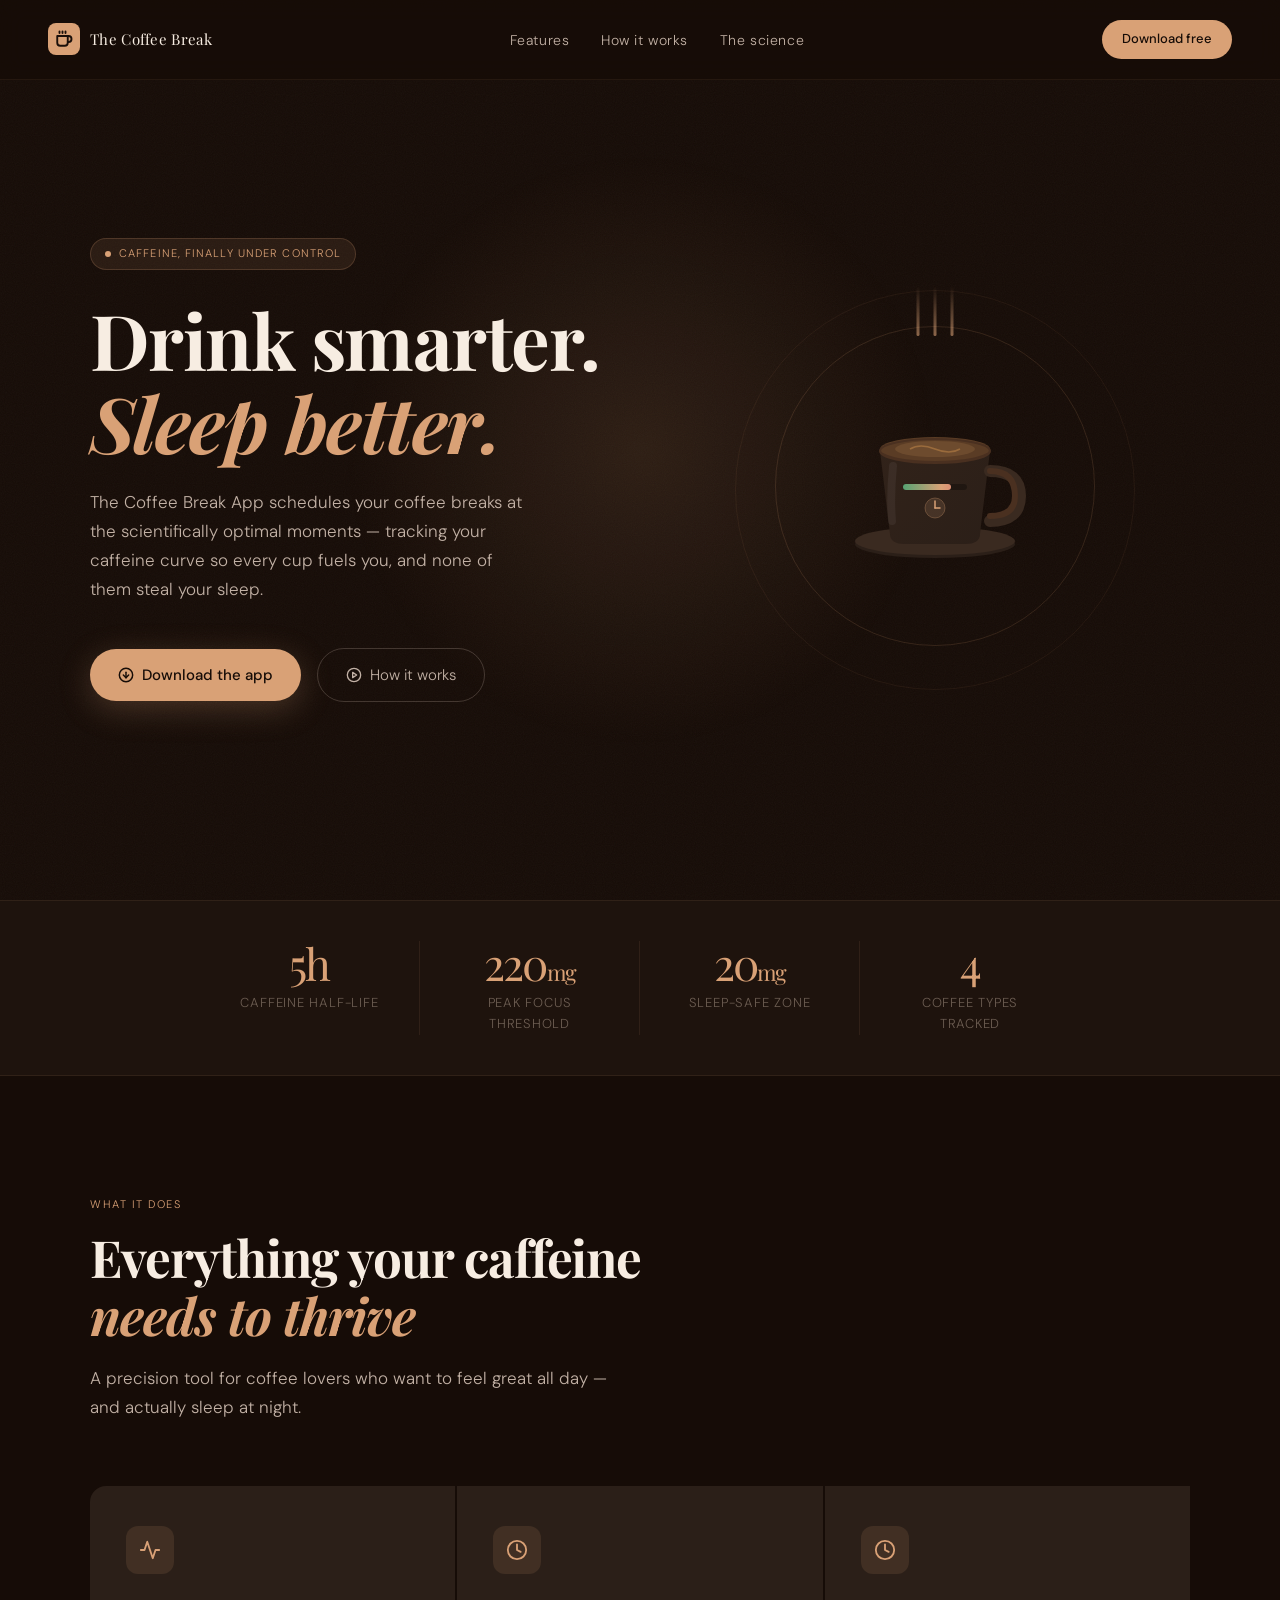
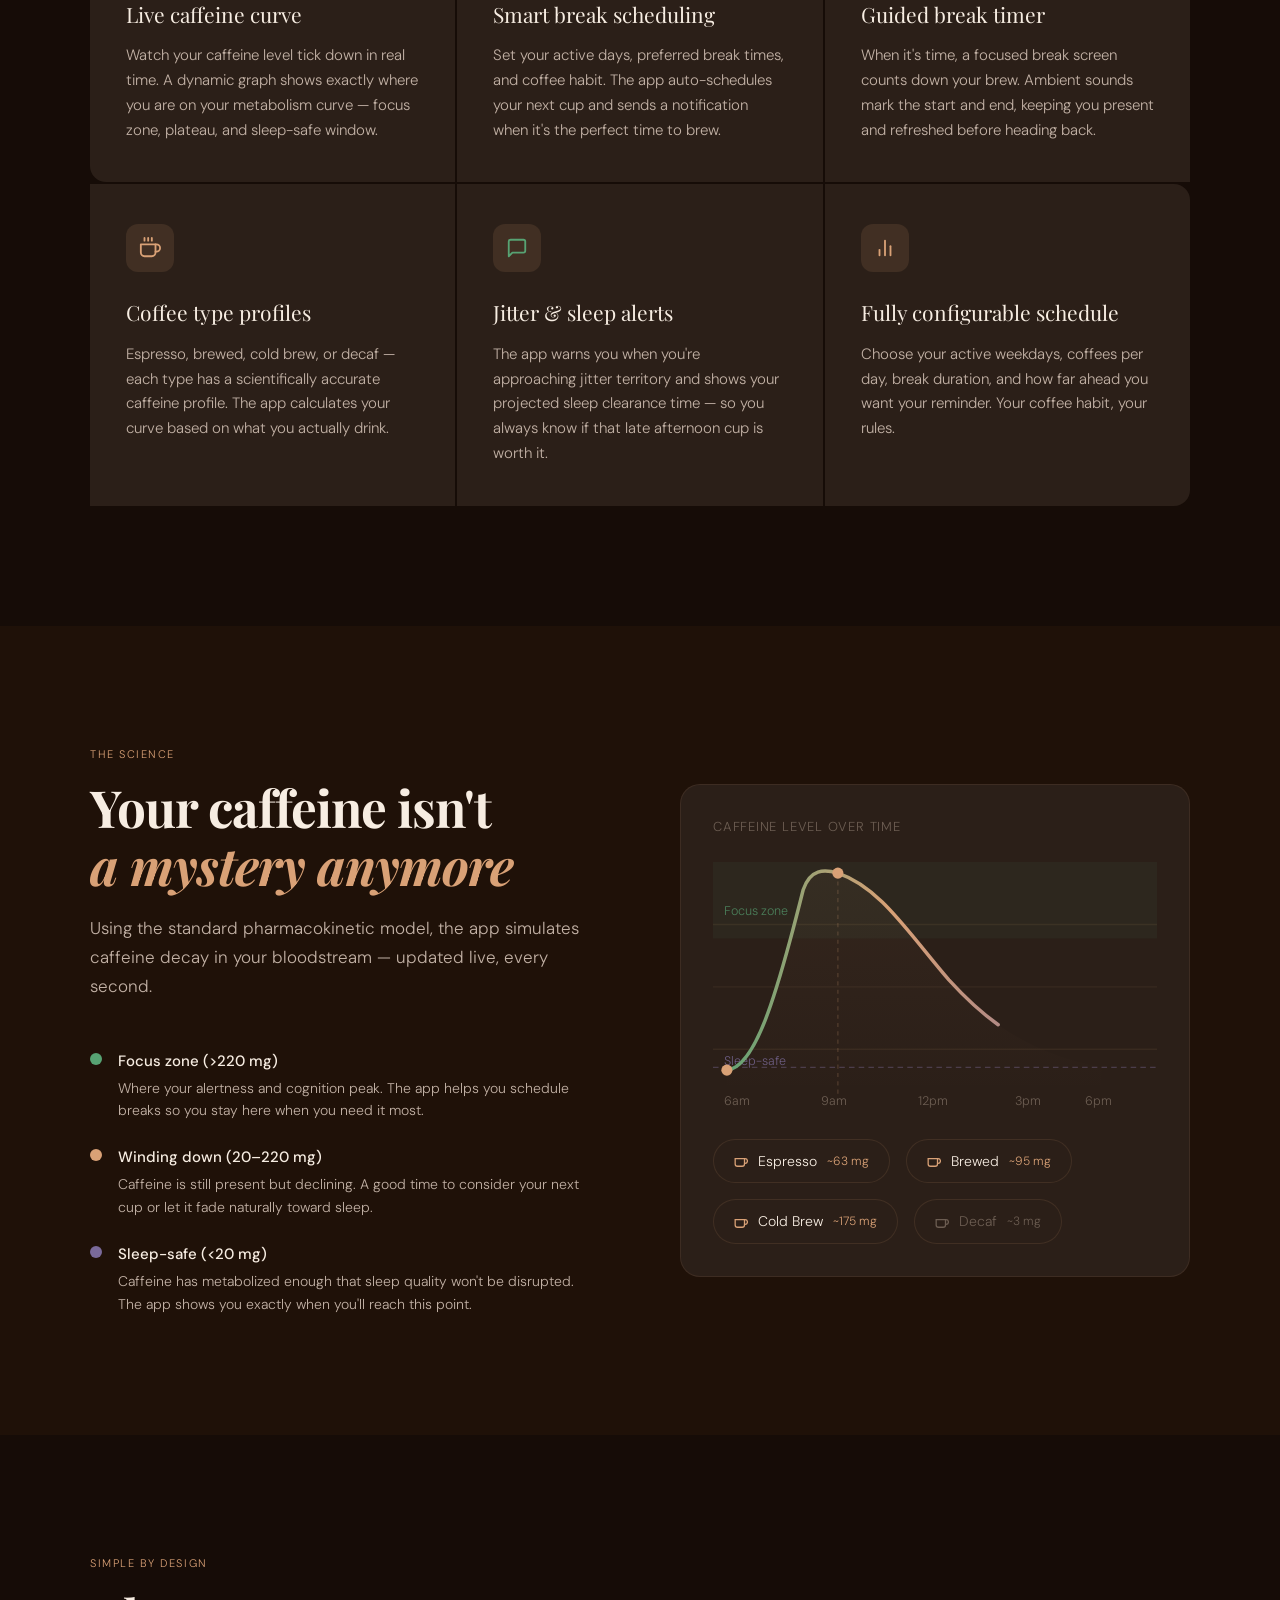
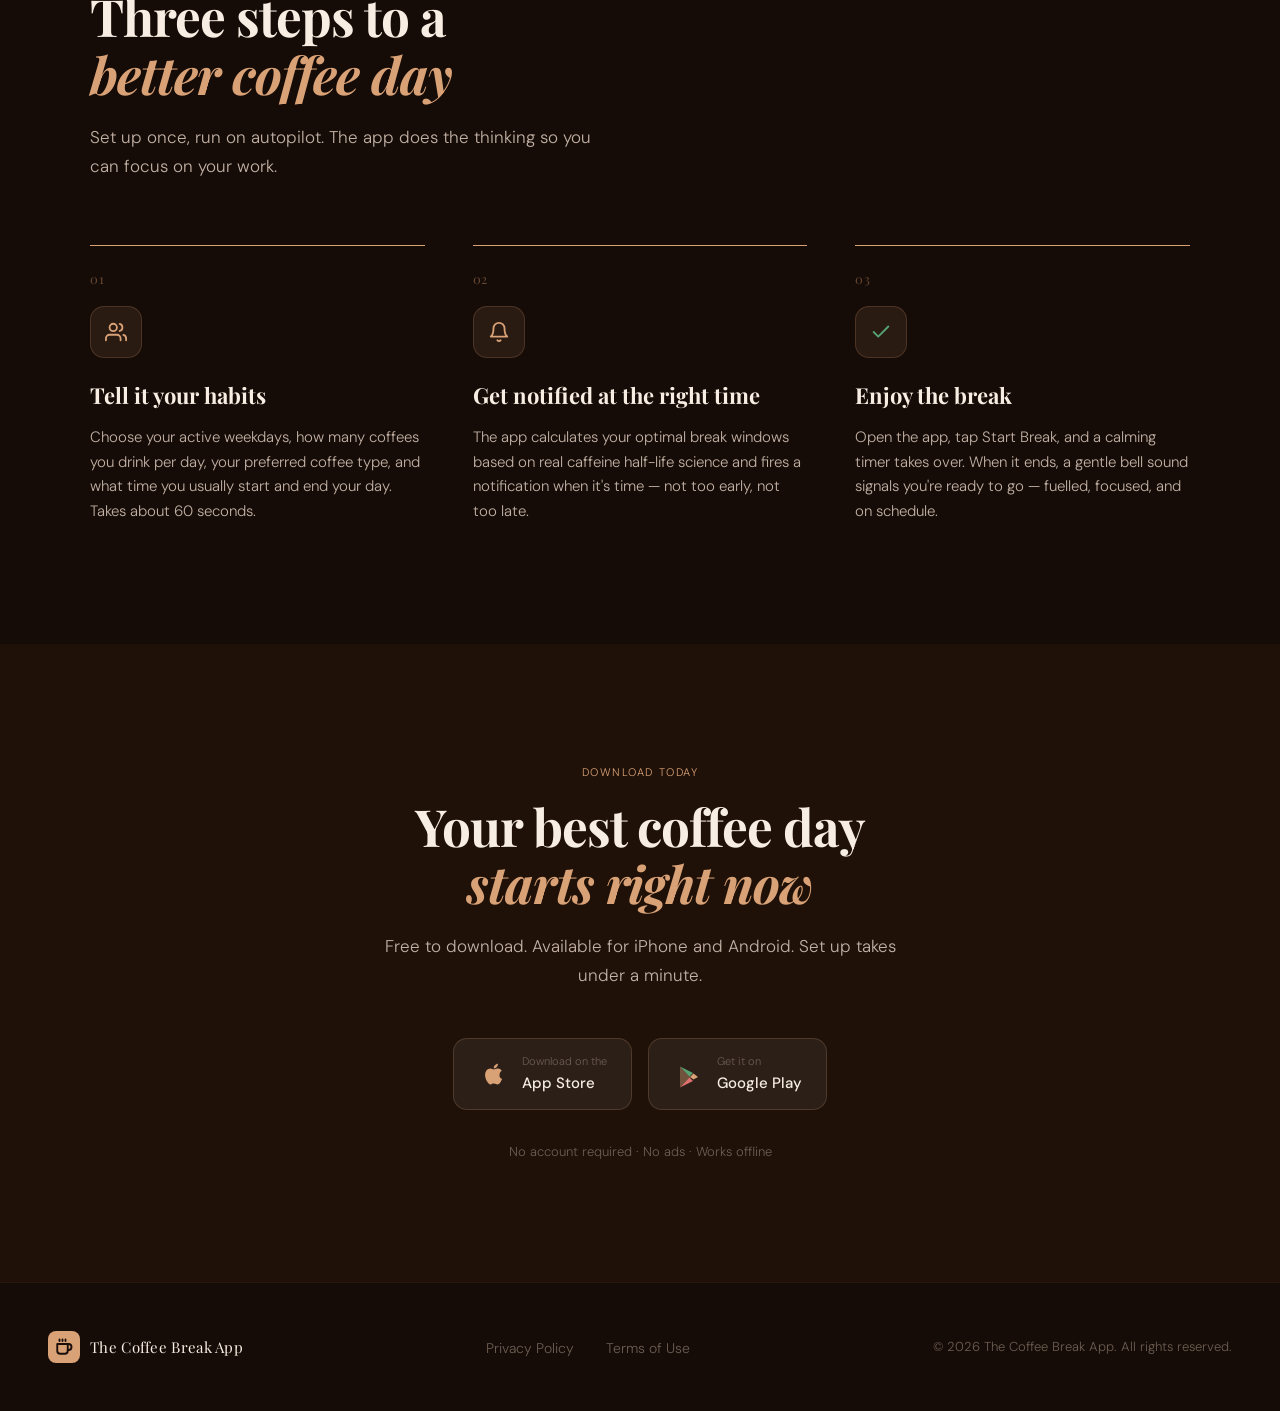
==== commit a0bf3ea8: "add terms and policy" ====
--- a/index.html
+++ b/index.html
@@ -1071,8 +1071,8 @@
       <span class="nav-logo-text">The Coffee Break App</span>
     </a>
     <ul class="footer-links">
-      <li><a href="../the-coffee-break-app/src/app/privacy.tsx">Privacy Policy</a></li>
-      <li><a href="../the-coffee-break-app/src/app/terms.tsx">Terms of Use</a></li>
+      <li><a href="./privacy.html">Privacy Policy</a></li>
+      <li><a href="./terms.html">Terms of Use</a></li>
     </ul>
     <p class="footer-copy">&copy; 2026 The Coffee Break App. All rights reserved.</p>
   </footer>
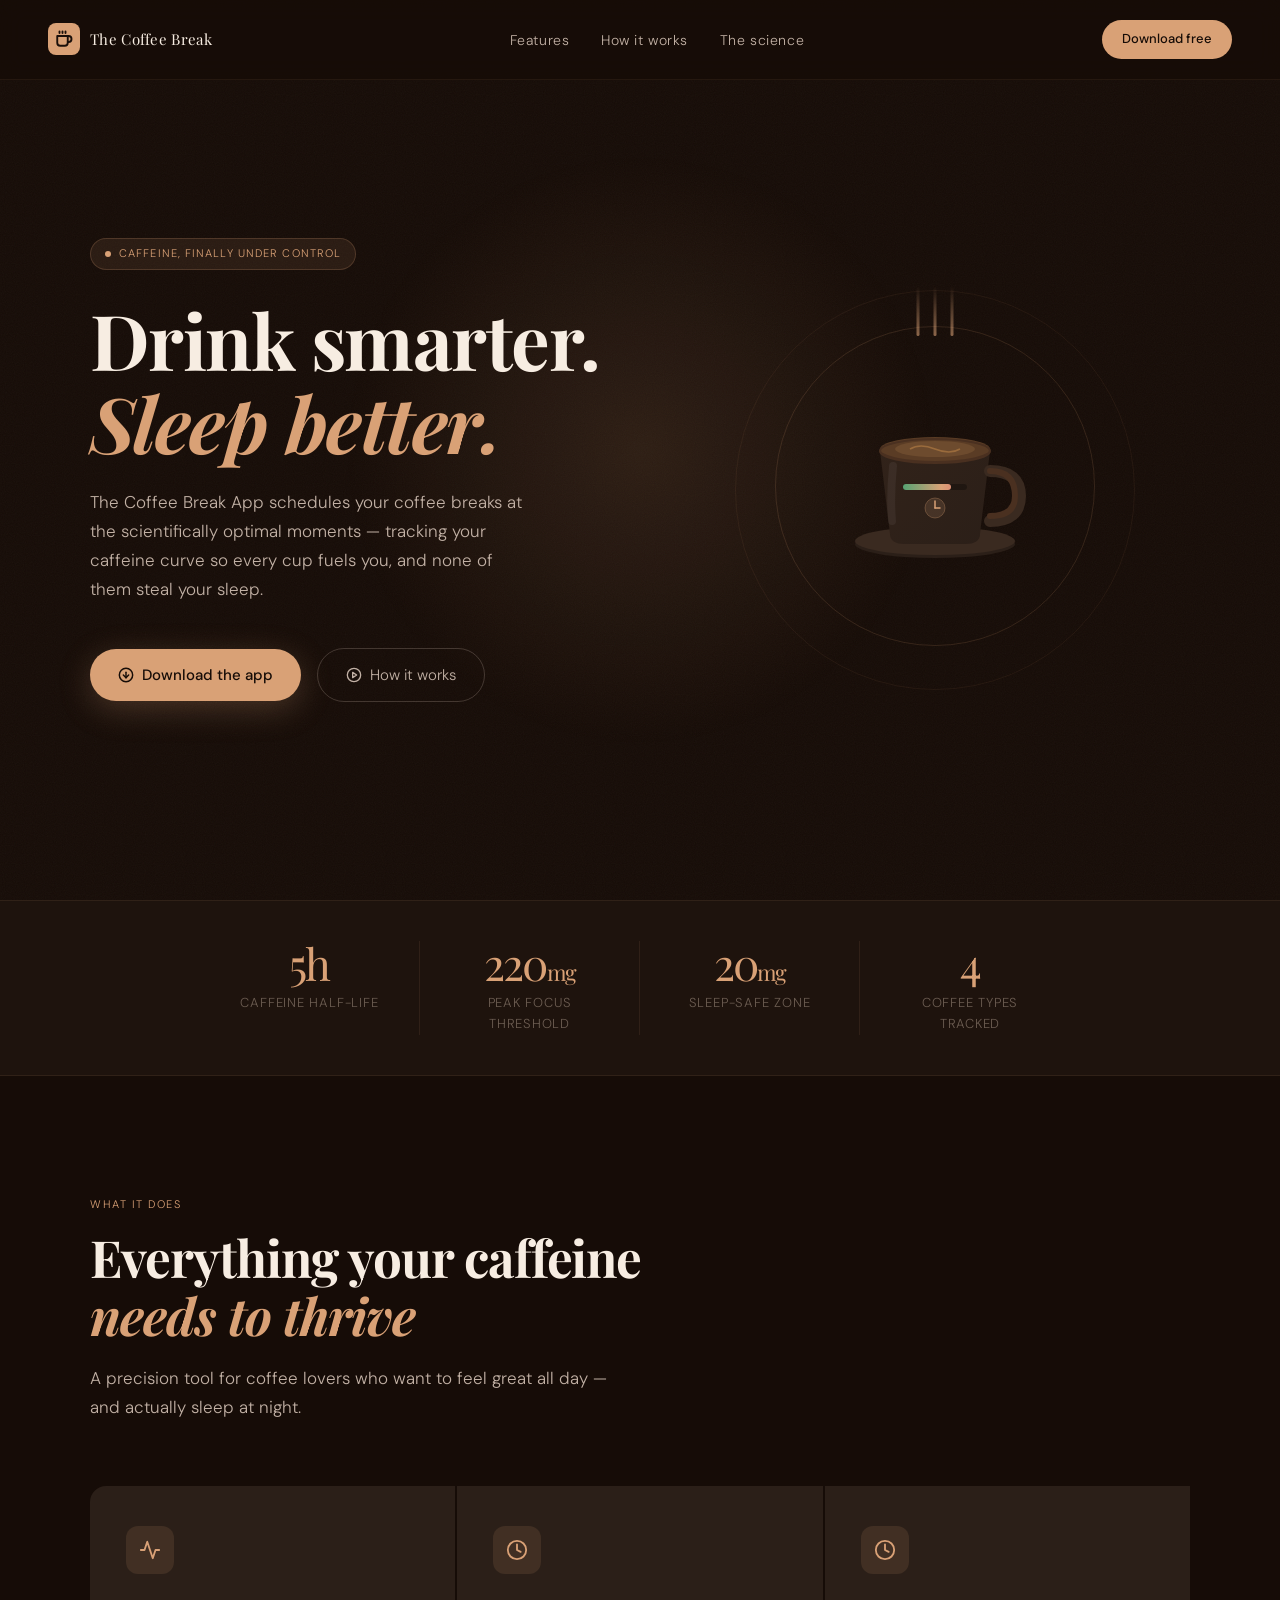
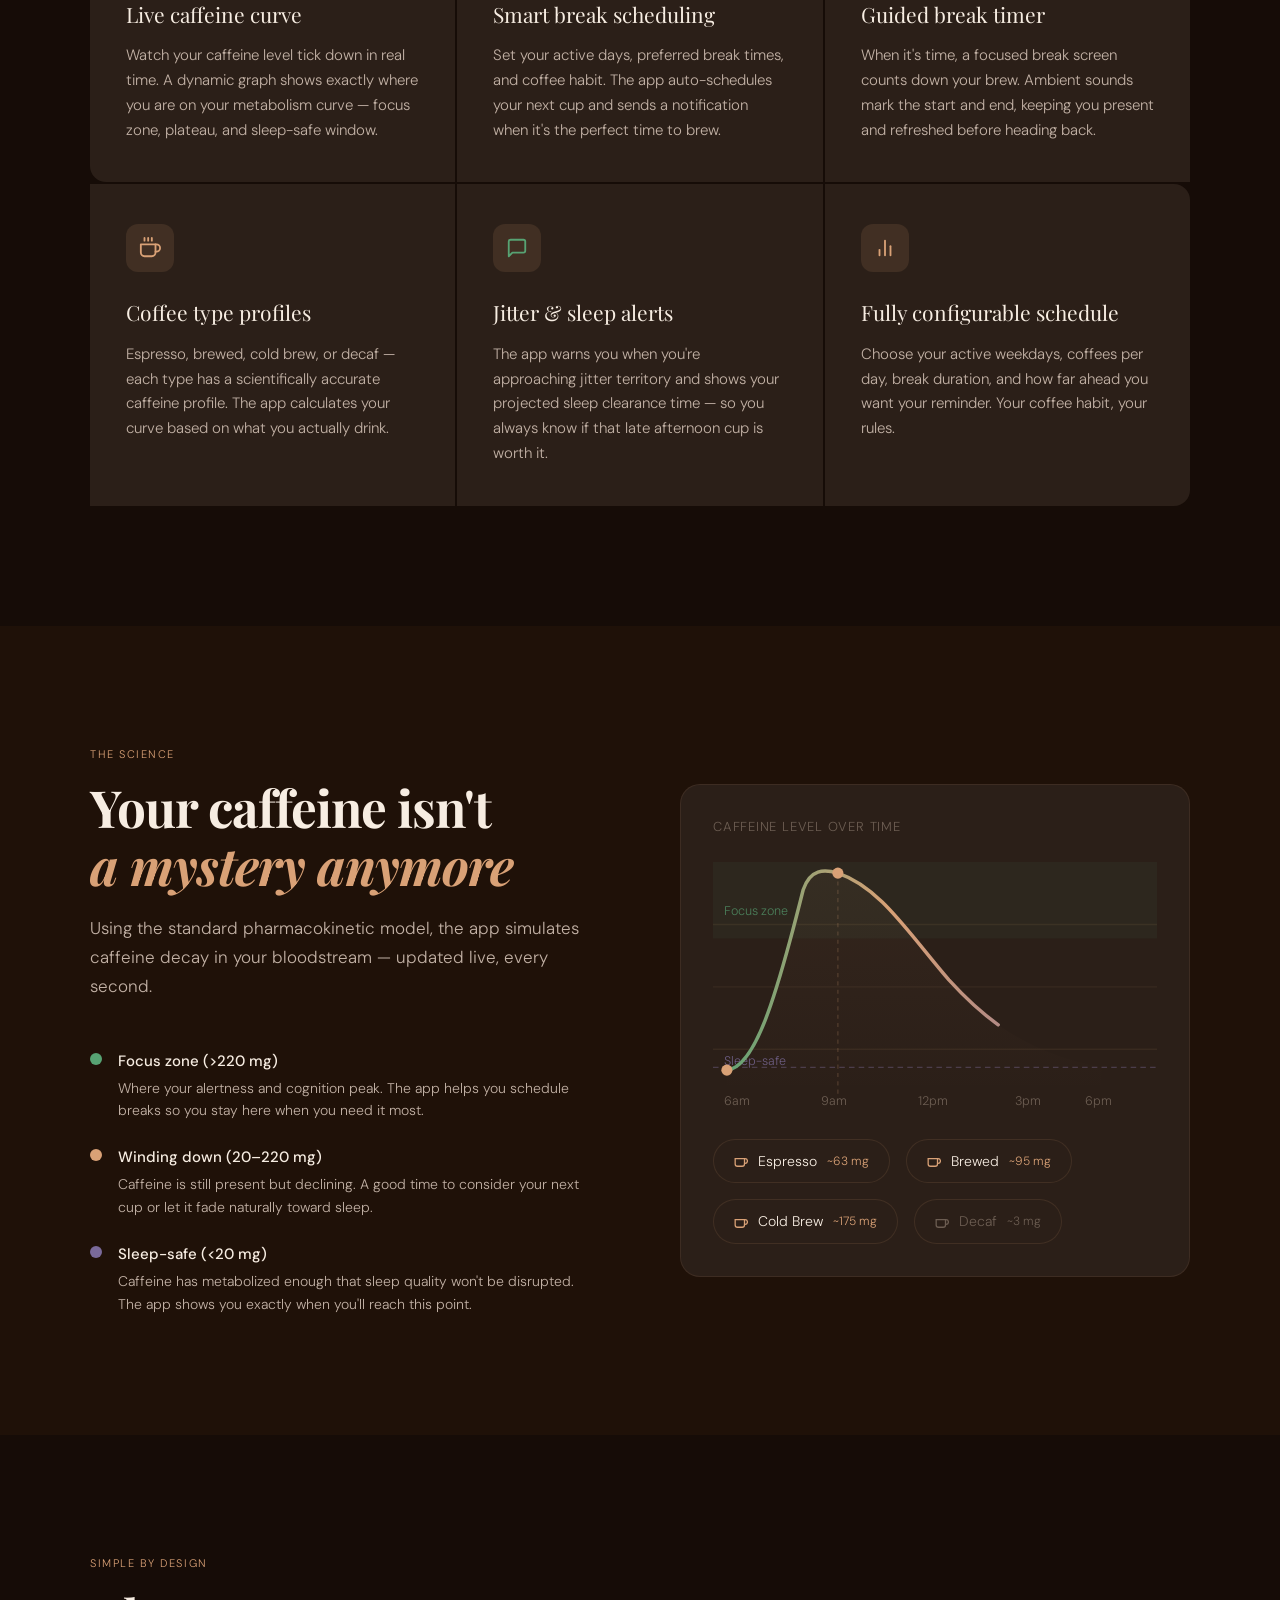
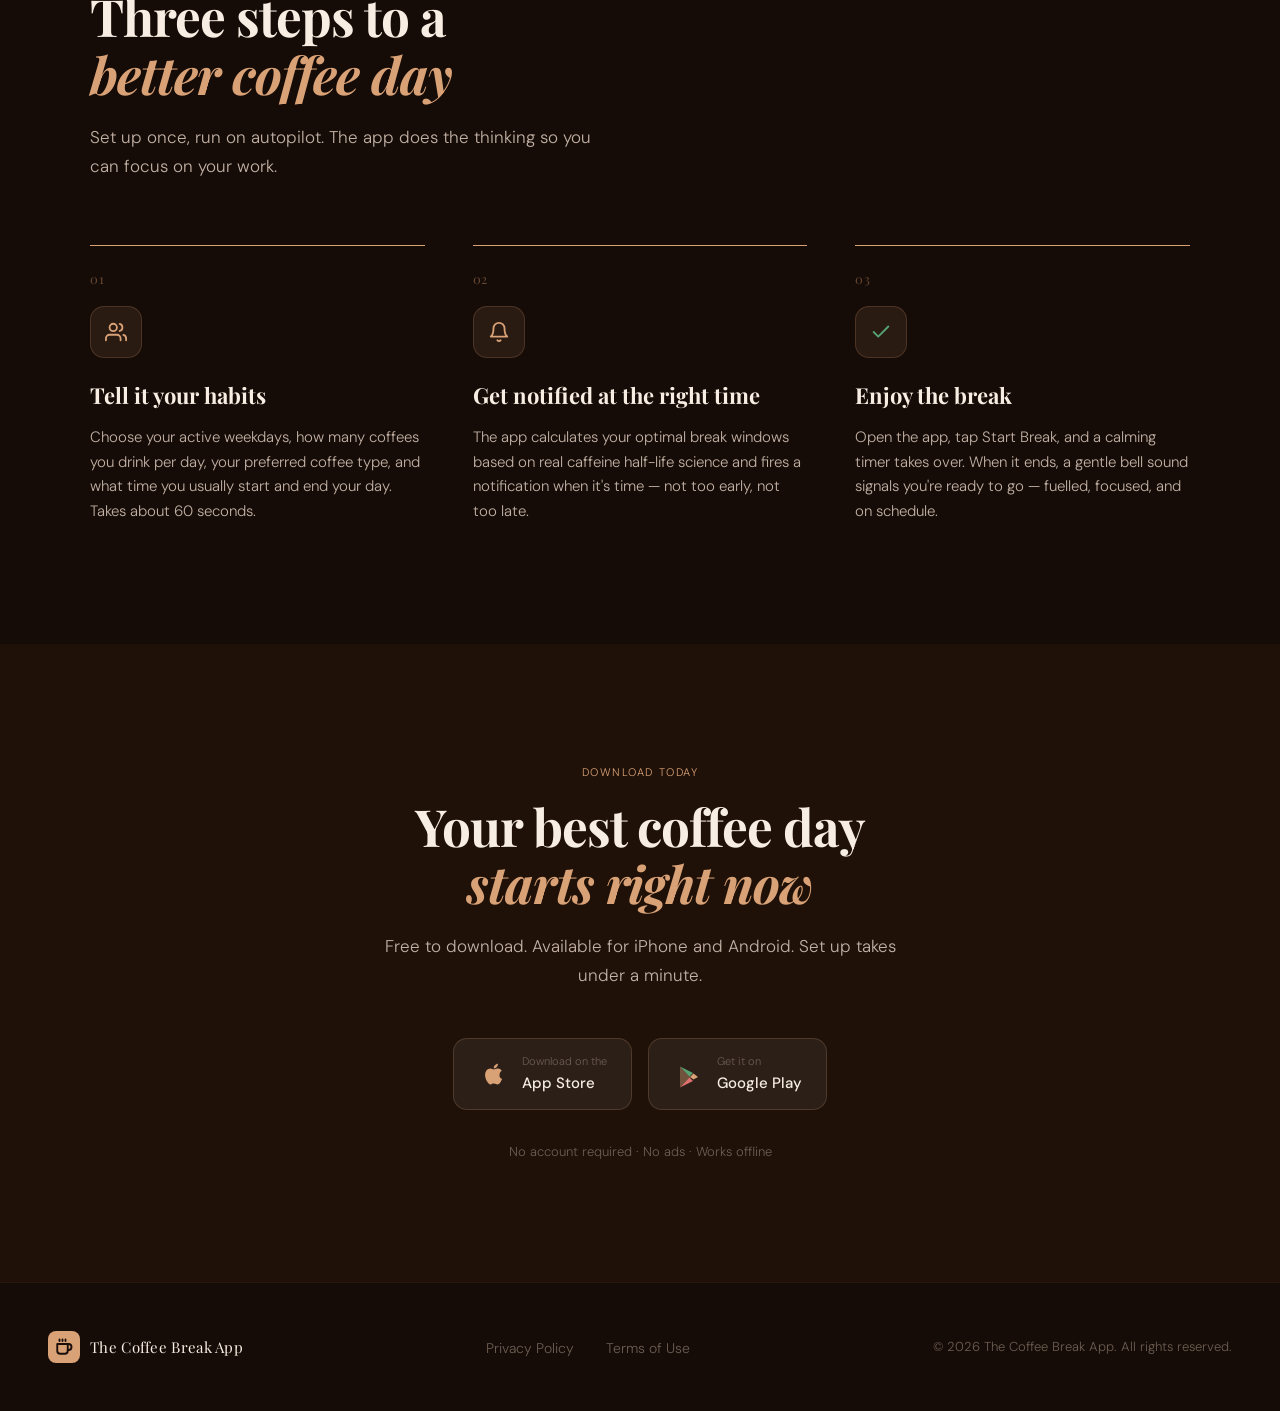
==== commit aa02a749: "fix download links" ====
--- a/index.html
+++ b/index.html
@@ -684,7 +684,7 @@
       <li><a href="#how-it-works">How it works</a></li>
       <li><a href="#science">The science</a></li>
     </ul>
-    <a href="#download" class="btn-nav">Download free</a>
+    <a href="https://apps.apple.com/us/app/the-coffee-break-app/id6759918414" class="btn-nav">Download free</a>
   </nav>
 
   <!-- ── HERO ── -->
@@ -697,7 +697,7 @@
           The Coffee Break App schedules your coffee breaks at the scientifically optimal moments — tracking your caffeine curve so every cup fuels you, and none of them steal your sleep.
         </p>
         <div class="hero-actions">
-          <a href="#download" class="btn-primary">
+          <a href="https://apps.apple.com/us/app/the-coffee-break-app/id6759918414" class="btn-primary">
             <svg width="16" height="16" viewBox="0 0 24 24" fill="none" stroke="currentColor" stroke-width="2.2" stroke-linecap="round" stroke-linejoin="round"><path d="M12 2a10 10 0 1 0 0 20A10 10 0 0 0 12 2z"/><path d="M12 8v8"/><path d="m8 12 4 4 4-4"/></svg>
             Download the app
           </a>
@@ -1024,7 +1024,7 @@
       <p class="section-lead reveal reveal-delay-2">Free to download. Available for iPhone and Android. Set up takes under a minute.</p>
 
       <div class="cta-buttons reveal reveal-delay-3">
-        <a href="#" class="store-btn">
+        <a href="https://apps.apple.com/us/app/the-coffee-break-app/id6759918414" class="store-btn">
           <svg class="store-btn-icon" viewBox="0 0 32 32" fill="none" xmlns="http://www.w3.org/2000/svg">
             <rect width="32" height="32" rx="8" fill="#2B1F18"/>
             <path d="M21.5 16.9c0-2.7 2.2-4 2.3-4.1-1.3-1.9-3.2-2.1-3.9-2.2-1.7-.2-3.2 1-4 1s-2.1-1-3.5-1c-1.8 0-3.5 1-4.4 2.6-1.9 3.2-.5 8 1.3 10.6.9 1.3 1.9 2.7 3.3 2.6 1.3-.1 1.8-.8 3.4-.8s2 .8 3.4.8 2.3-1.3 3.2-2.5c1-1.4 1.4-2.8 1.5-2.9-.1-.1-2.6-1-2.6-3.1zM18.8 9c.7-.9 1.2-2.1 1.1-3.3-1 0-2.3.7-3 1.6-.7.7-1.3 1.9-1.1 3.1 1.1.1 2.2-.5 3-1.4z" fill="#d9a176"/>
@@ -1034,7 +1034,7 @@
             <span class="store-btn-name">App Store</span>
           </div>
         </a>
-        <a href="#" class="store-btn">
+        <a href="https://play.google.com/store/apps/details?id=com.thecoffeebreakapp" class="store-btn">
           <svg class="store-btn-icon" viewBox="0 0 32 32" fill="none" xmlns="http://www.w3.org/2000/svg">
             <rect width="32" height="32" rx="8" fill="#2B1F18"/>
             <path d="M7 8.5L17.5 19 7 29.5V8.5z" fill="#d9a176" opacity="0.4"/>
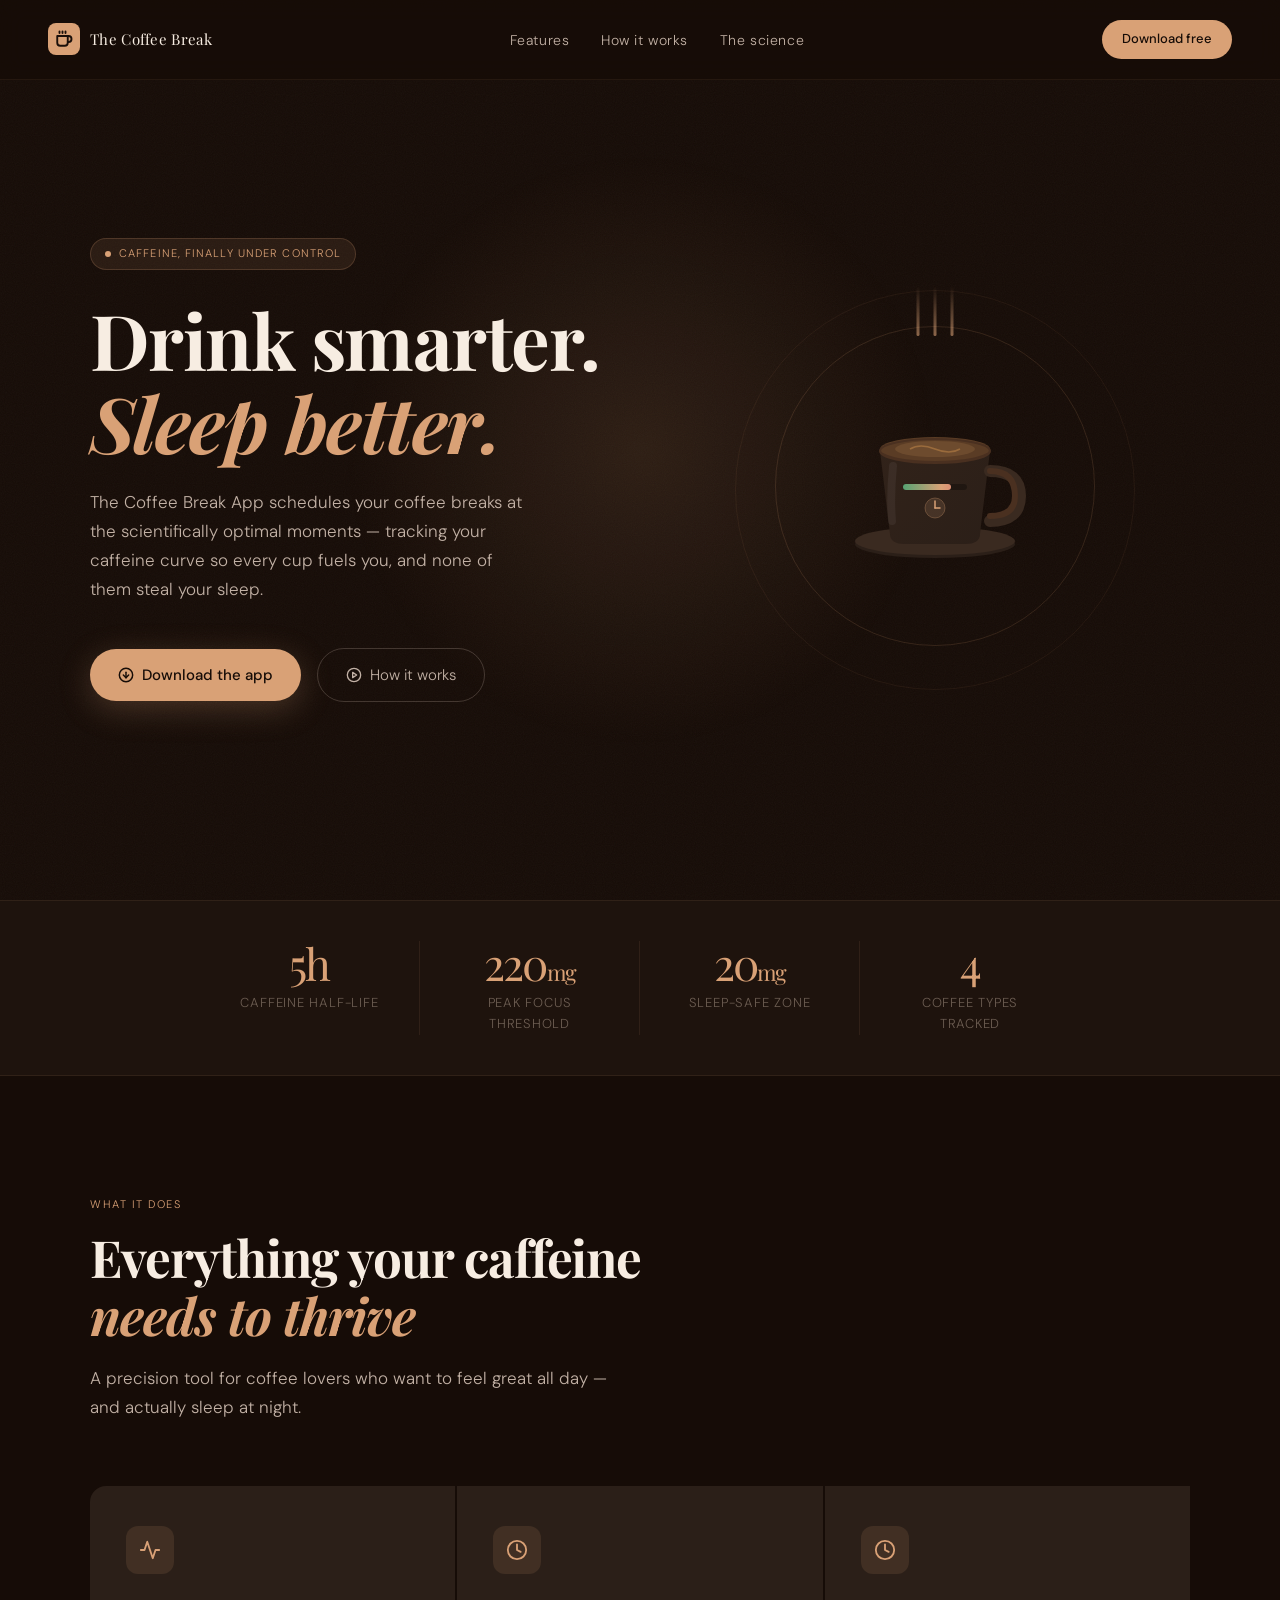
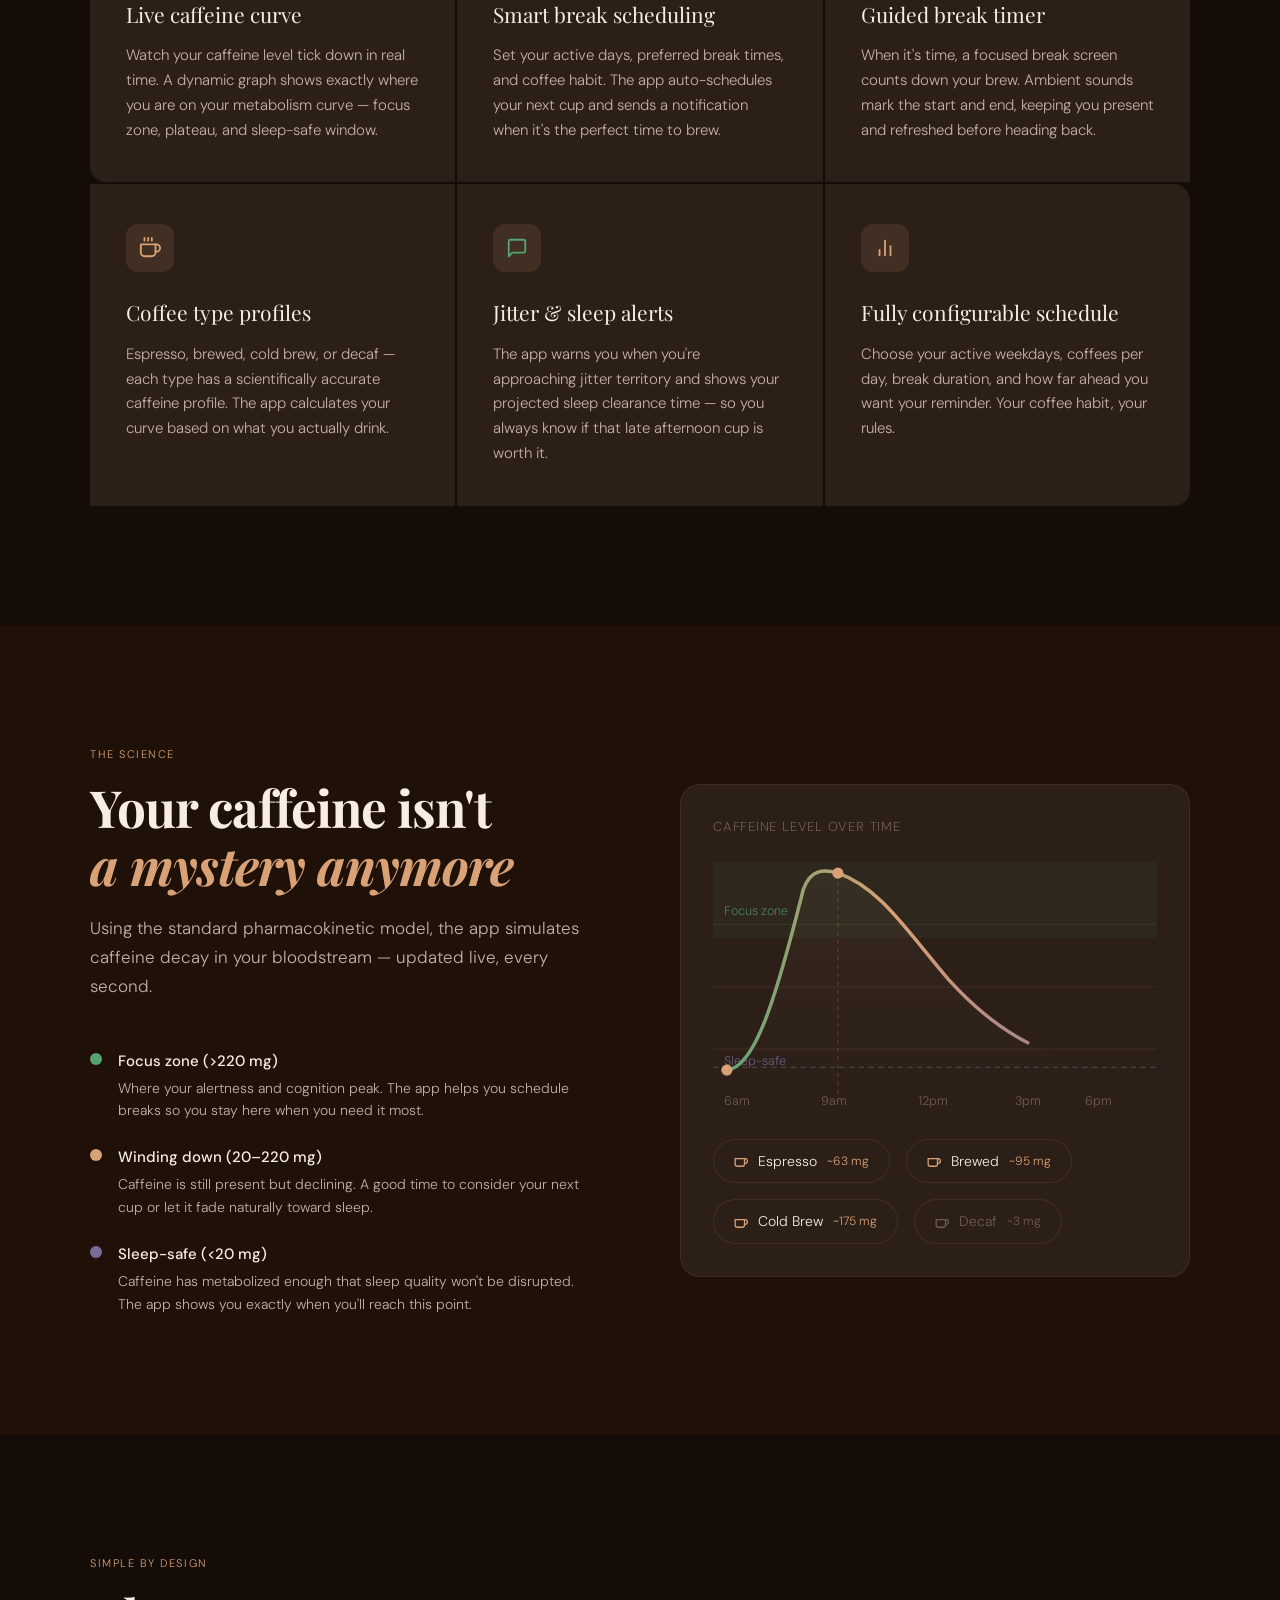
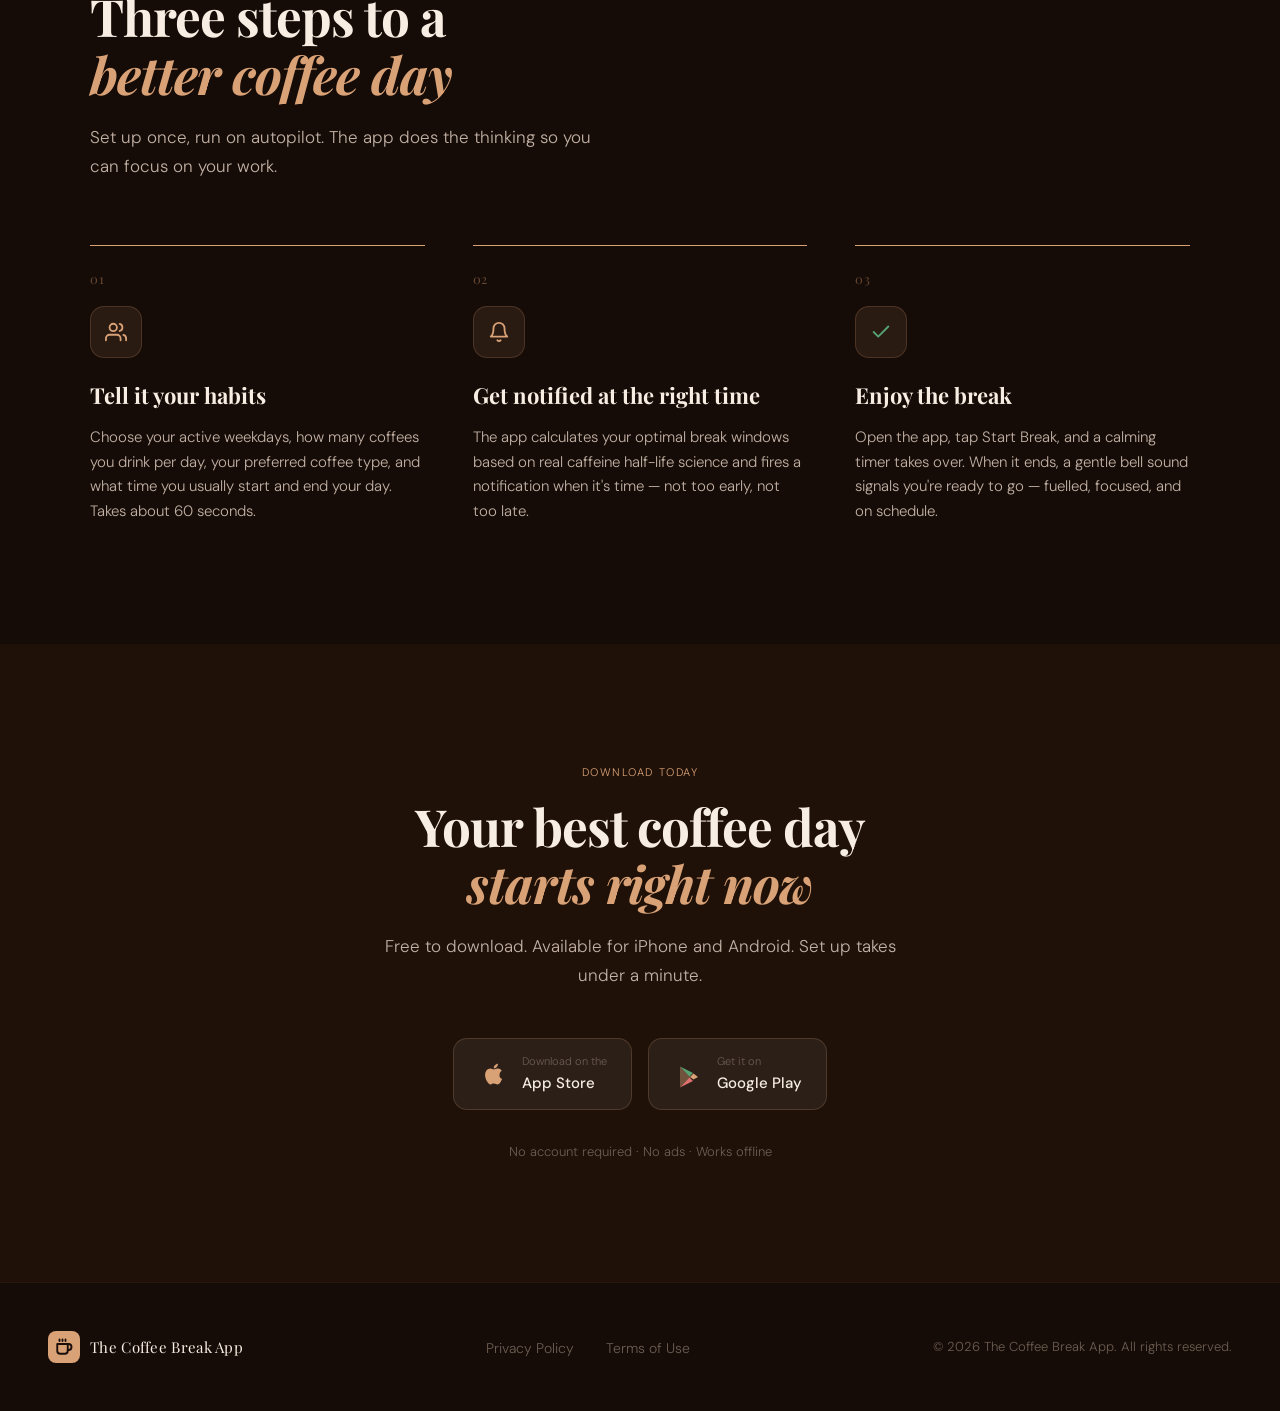
==== commit 8289d08c: "SEO techniques" ====
--- a/index.html
+++ b/index.html
@@ -3,7 +3,18 @@
 <head>
   <meta charset="UTF-8" />
   <meta name="viewport" content="width=device-width, initial-scale=1.0" />
-  <title>The Coffee Break App — Drink Smarter. Sleep Better.</title>
+  <title>The Coffee Break App - Caffeine Tracker, Focus & Pomodoro Timer | Work Sharper & Sleep Better</title>
+  <meta name="description" content="Track caffeine intake in mg, measure your peak focus, and boost energy with The Coffee Break App. Improve sleep and work sharper - download on the App Store today." />
+  <meta name="keywords" content="The Coffee Break App, caffeine tracker, caffeine intake, boost focus, improve energy, sleep better, pomodoro timer, measure caffeine, peak focus, health tracker, mg tracker, work sharper" />
+  <meta name="robots" content="index, follow" />
+  <link rel="canonical" href="https://apps.apple.com/us/app/the-coffee-break-app/id6759918414" />
+  <meta property="og:type" content="website" />
+  <meta property="og:title" content="The Coffee Break App - Caffeine Tracker, Focus & Pomodoro Timer" />
+  <meta property="og:description" content="Boost focus, track caffeine intake, and improve sleep with The Coffee Break App. Download now on the App Store." />
+  <meta property="og:url" content="https://apps.apple.com/us/app/the-coffee-break-app/id6759918414" />
+  <meta name="twitter:card" content="summary_large_image" />
+  <meta name="twitter:title" content="The Coffee Break App - Work Sharper & Sleep Better" />
+  <meta name="twitter:description" content="Measure caffeine, find your peak focus window, and feel sharper. Get The Coffee Break App on the App Store." />
   <link rel="preconnect" href="https://fonts.googleapis.com" />
   <link rel="preconnect" href="https://fonts.gstatic.com" crossorigin />
   <link href="https://fonts.googleapis.com/css2?family=Playfair+Display:ital,wght@0,400;0,600;0,700;1,400;1,600&family=DM+Sans:wght@300;400;500&display=swap" rel="stylesheet" />
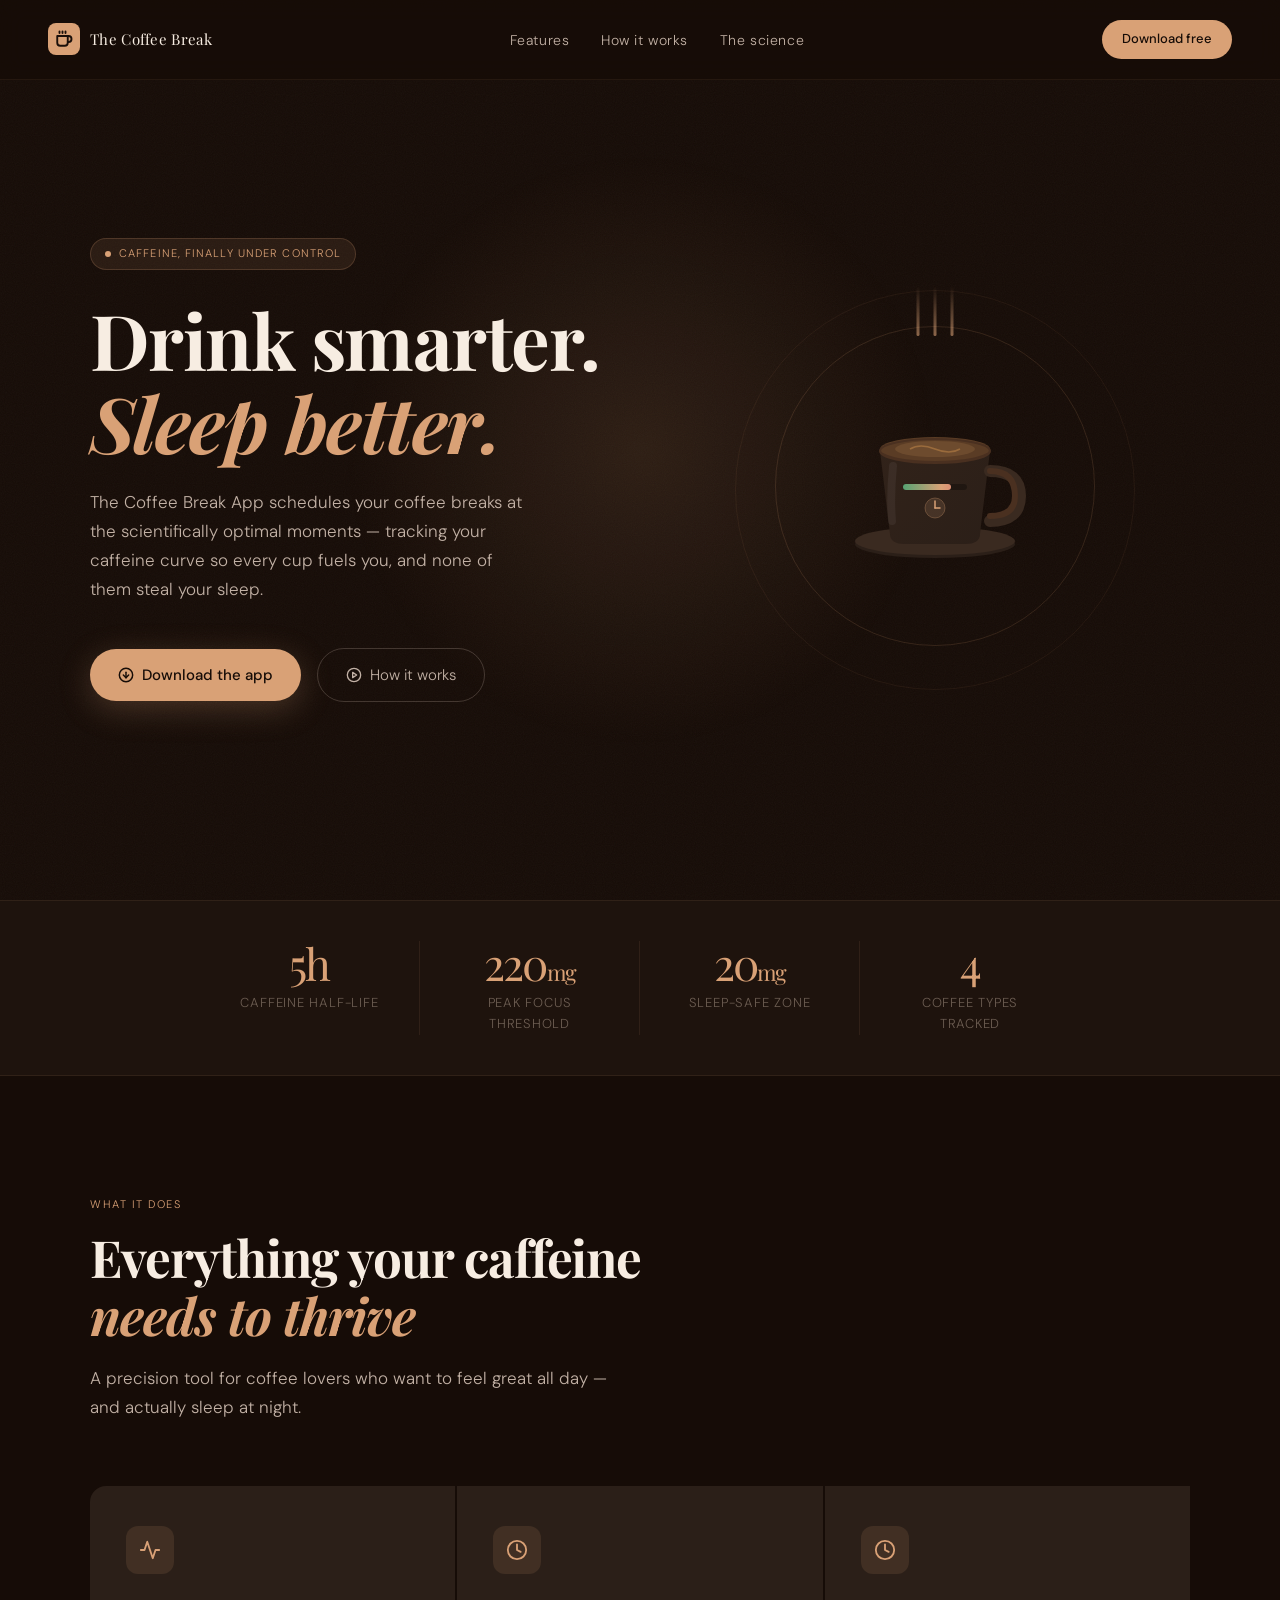
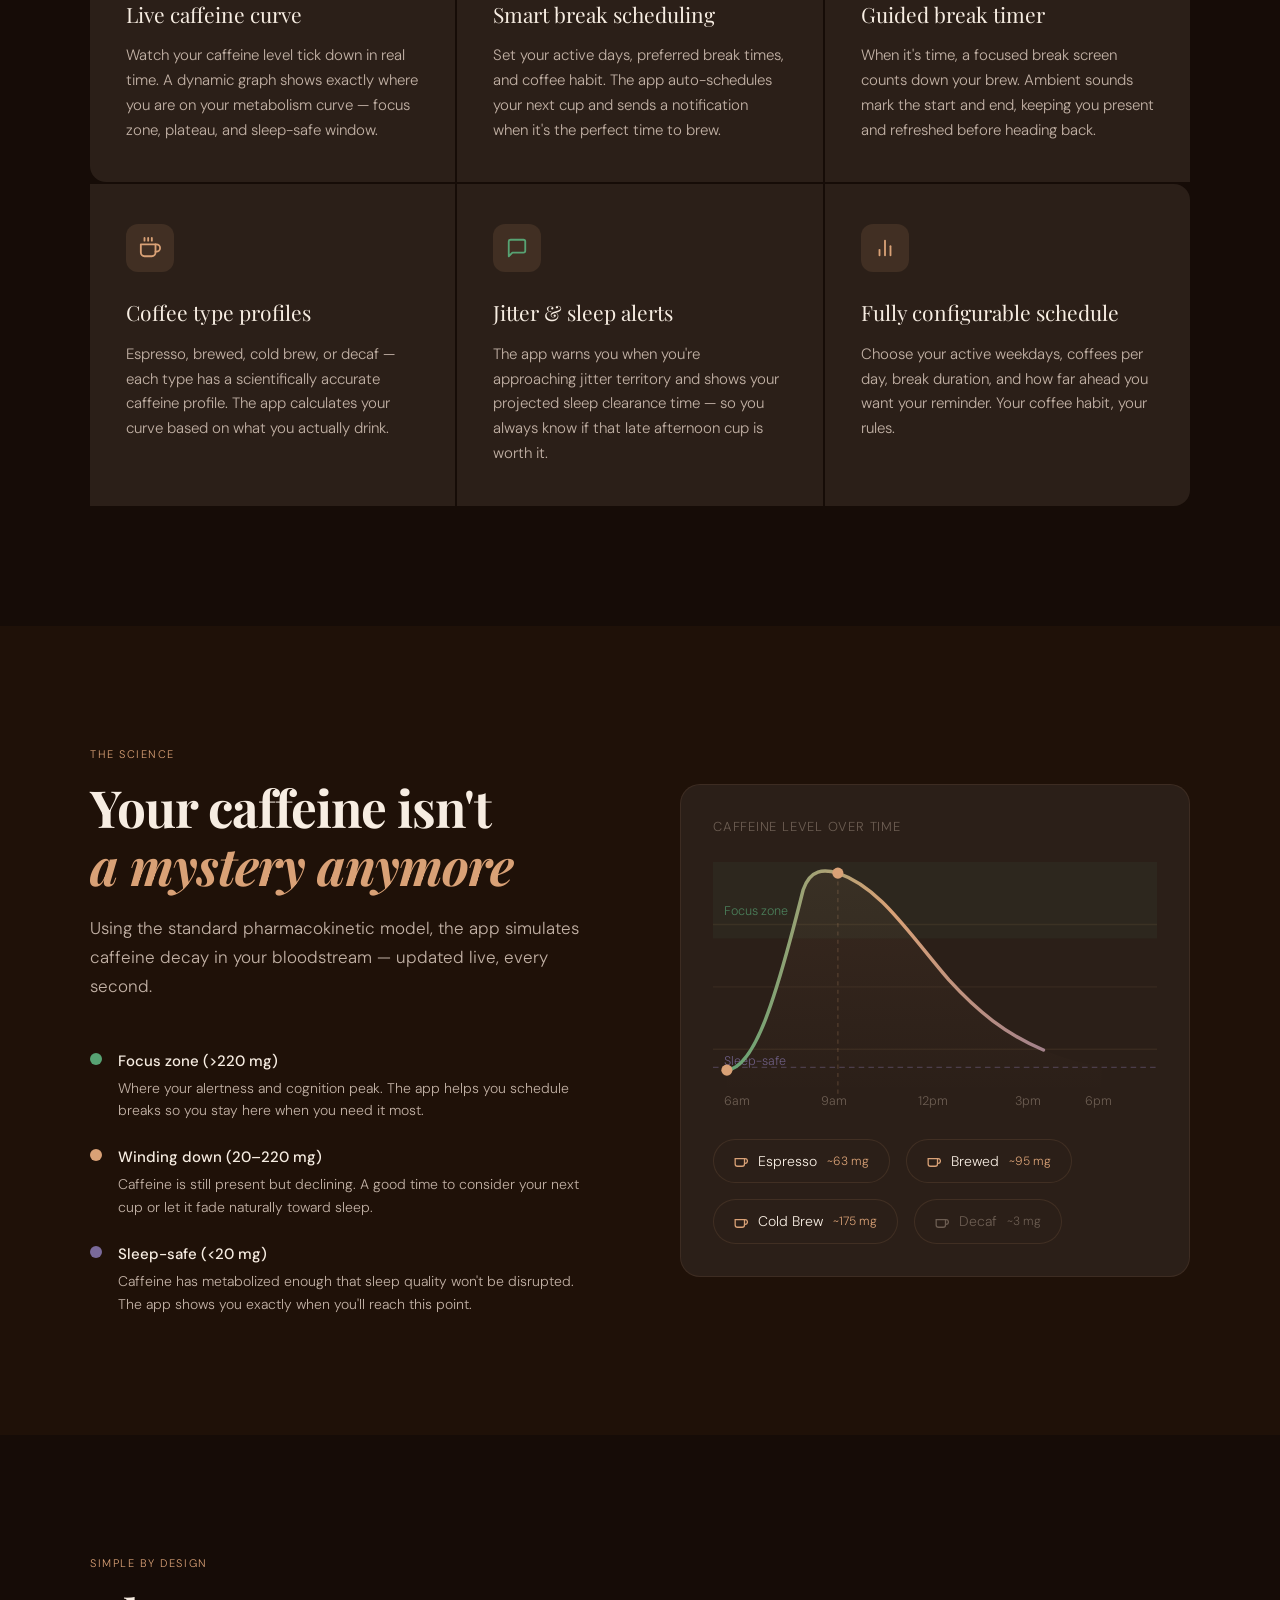
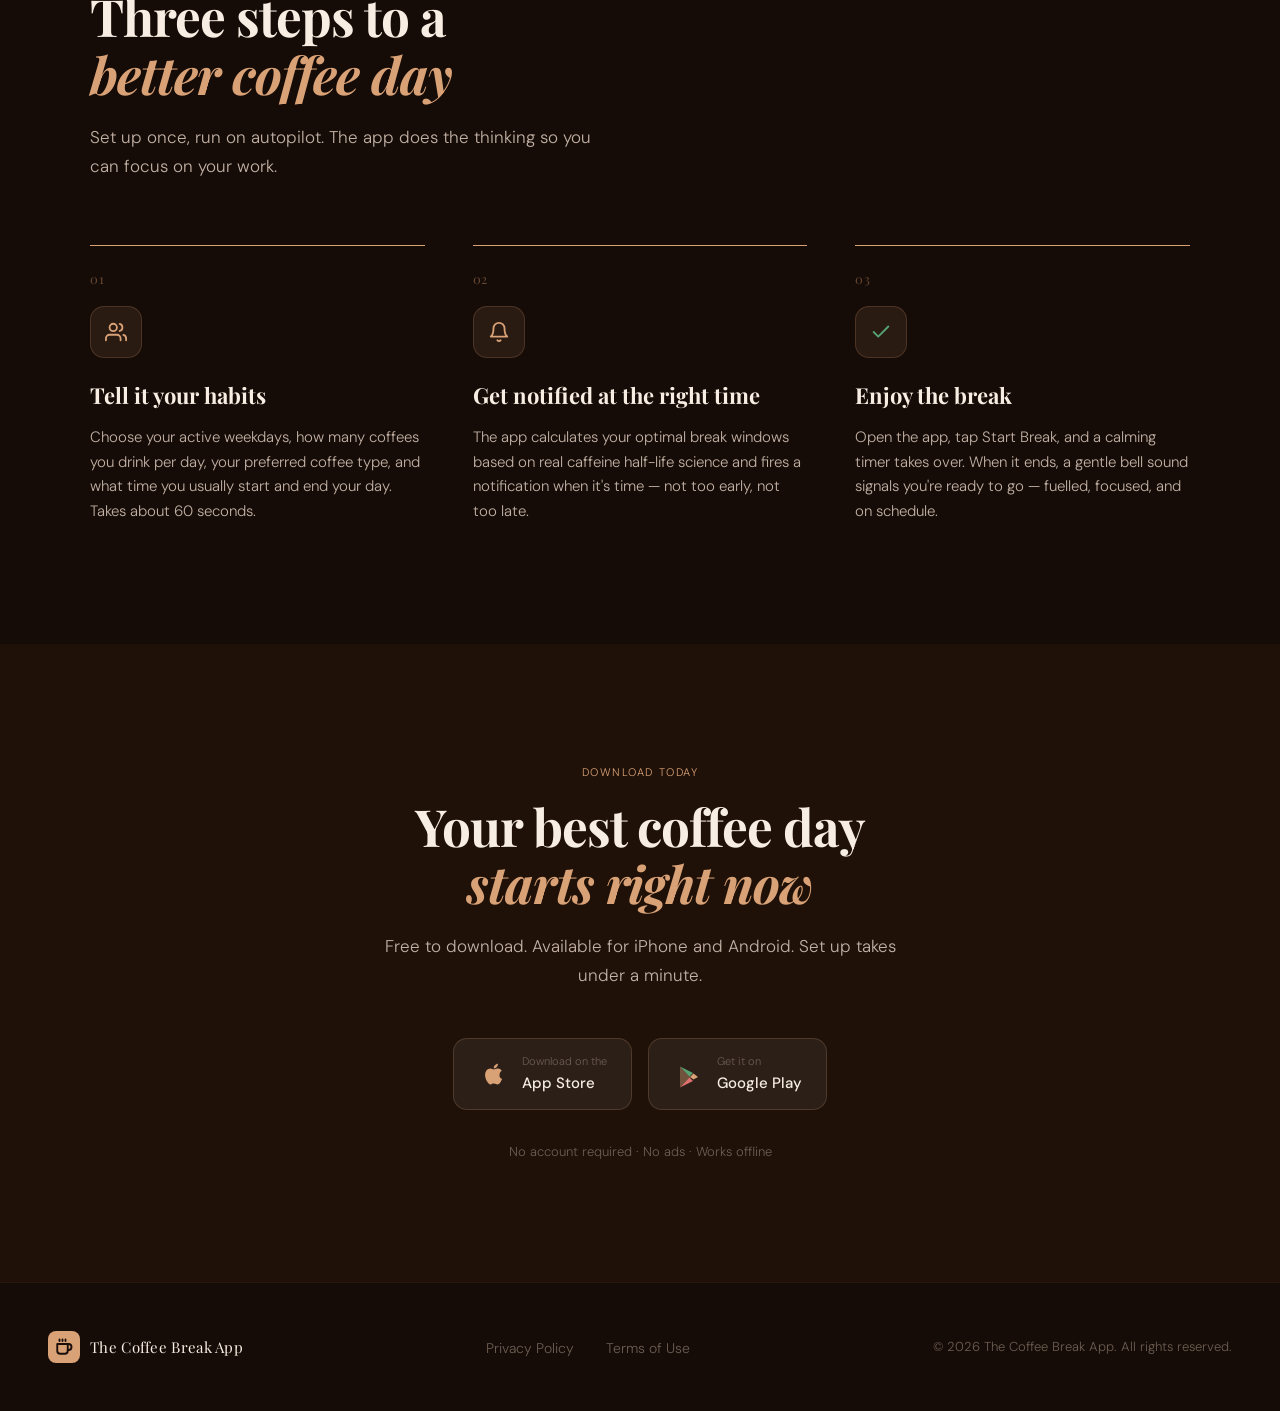
==== commit 94ed1c43: "more SEO" ====
--- a/index.html
+++ b/index.html
@@ -7,11 +7,11 @@
   <meta name="description" content="Track caffeine intake in mg, measure your peak focus, and boost energy with The Coffee Break App. Improve sleep and work sharper - download on the App Store today." />
   <meta name="keywords" content="The Coffee Break App, caffeine tracker, caffeine intake, boost focus, improve energy, sleep better, pomodoro timer, measure caffeine, peak focus, health tracker, mg tracker, work sharper" />
   <meta name="robots" content="index, follow" />
-  <link rel="canonical" href="https://apps.apple.com/us/app/the-coffee-break-app/id6759918414" />
+  <link rel="canonical" href="https://uareurapid.github.io/coffe_break_website/" />
   <meta property="og:type" content="website" />
   <meta property="og:title" content="The Coffee Break App - Caffeine Tracker, Focus & Pomodoro Timer" />
   <meta property="og:description" content="Boost focus, track caffeine intake, and improve sleep with The Coffee Break App. Download now on the App Store." />
-  <meta property="og:url" content="https://apps.apple.com/us/app/the-coffee-break-app/id6759918414" />
+  <meta property="og:url" content="https://uareurapid.github.io/coffe_break_website/" />
   <meta name="twitter:card" content="summary_large_image" />
   <meta name="twitter:title" content="The Coffee Break App - Work Sharper & Sleep Better" />
   <meta name="twitter:description" content="Measure caffeine, find your peak focus window, and feel sharper. Get The Coffee Break App on the App Store." />
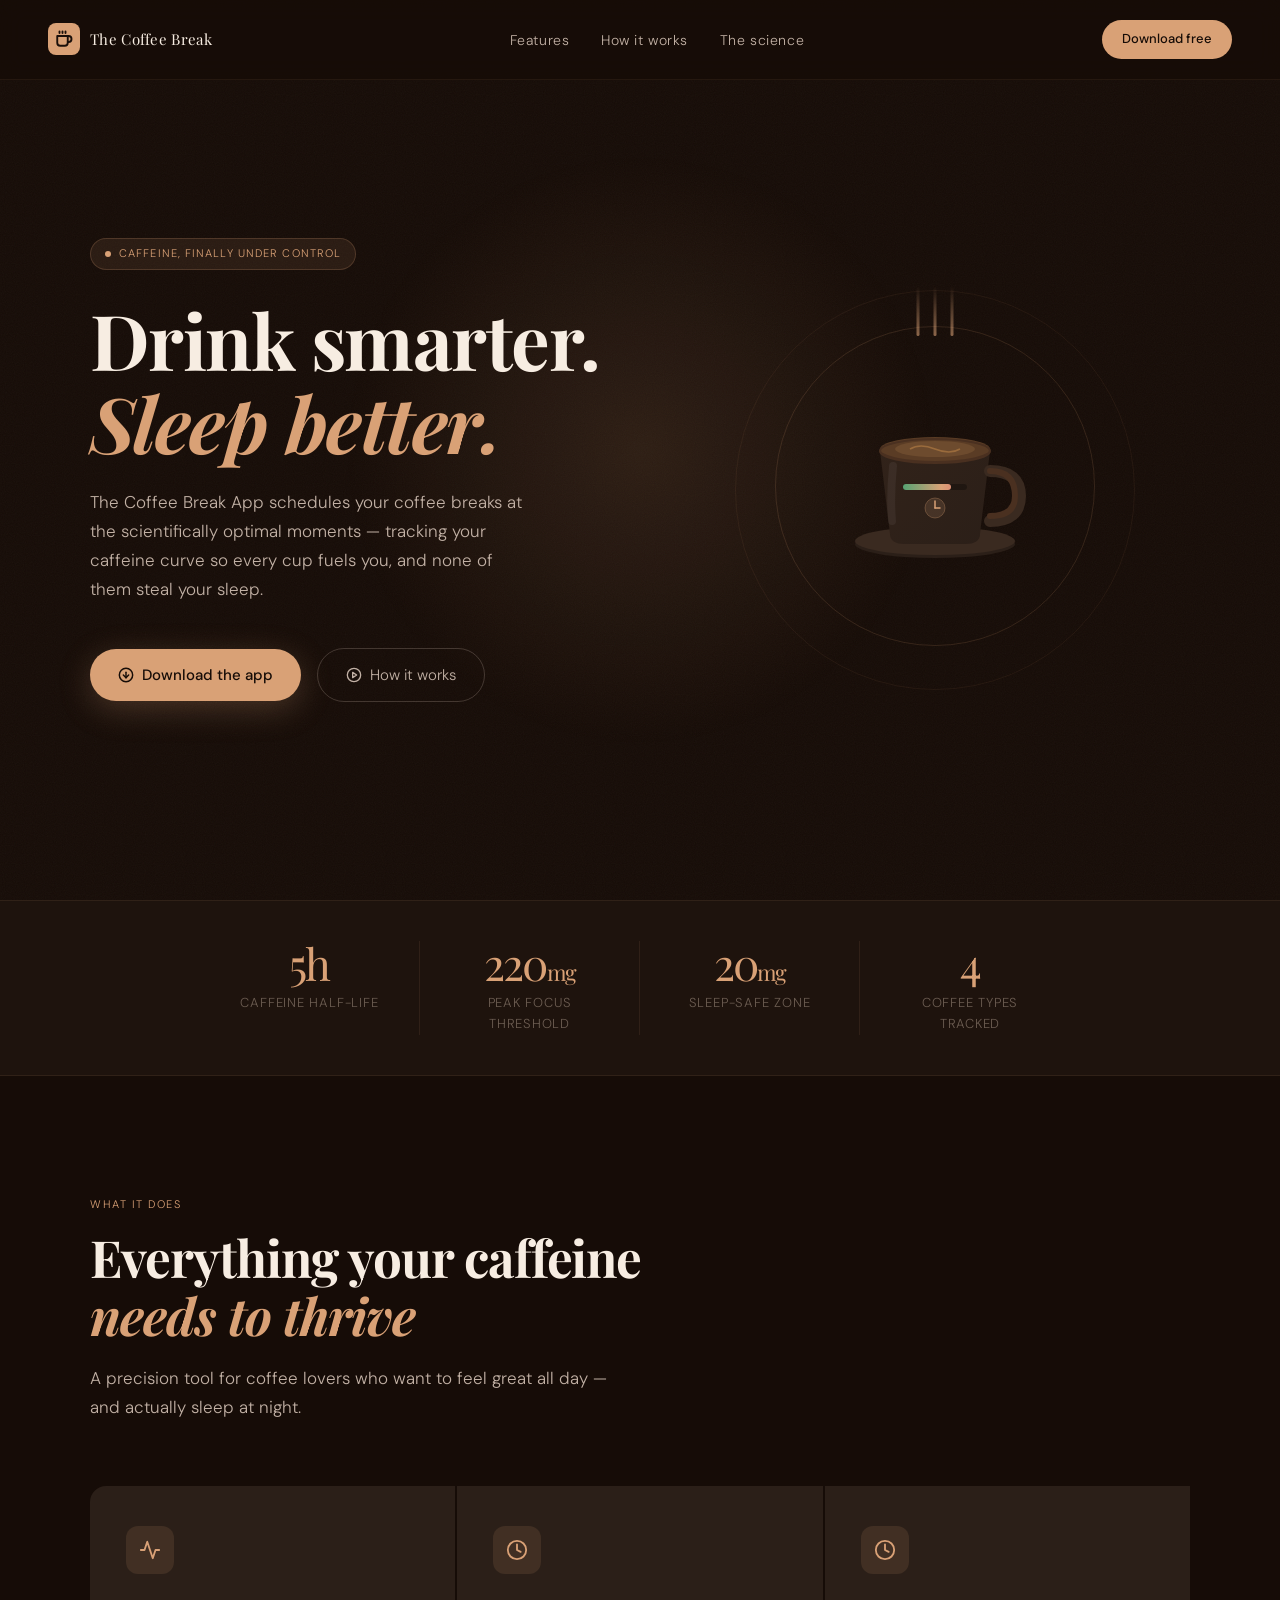
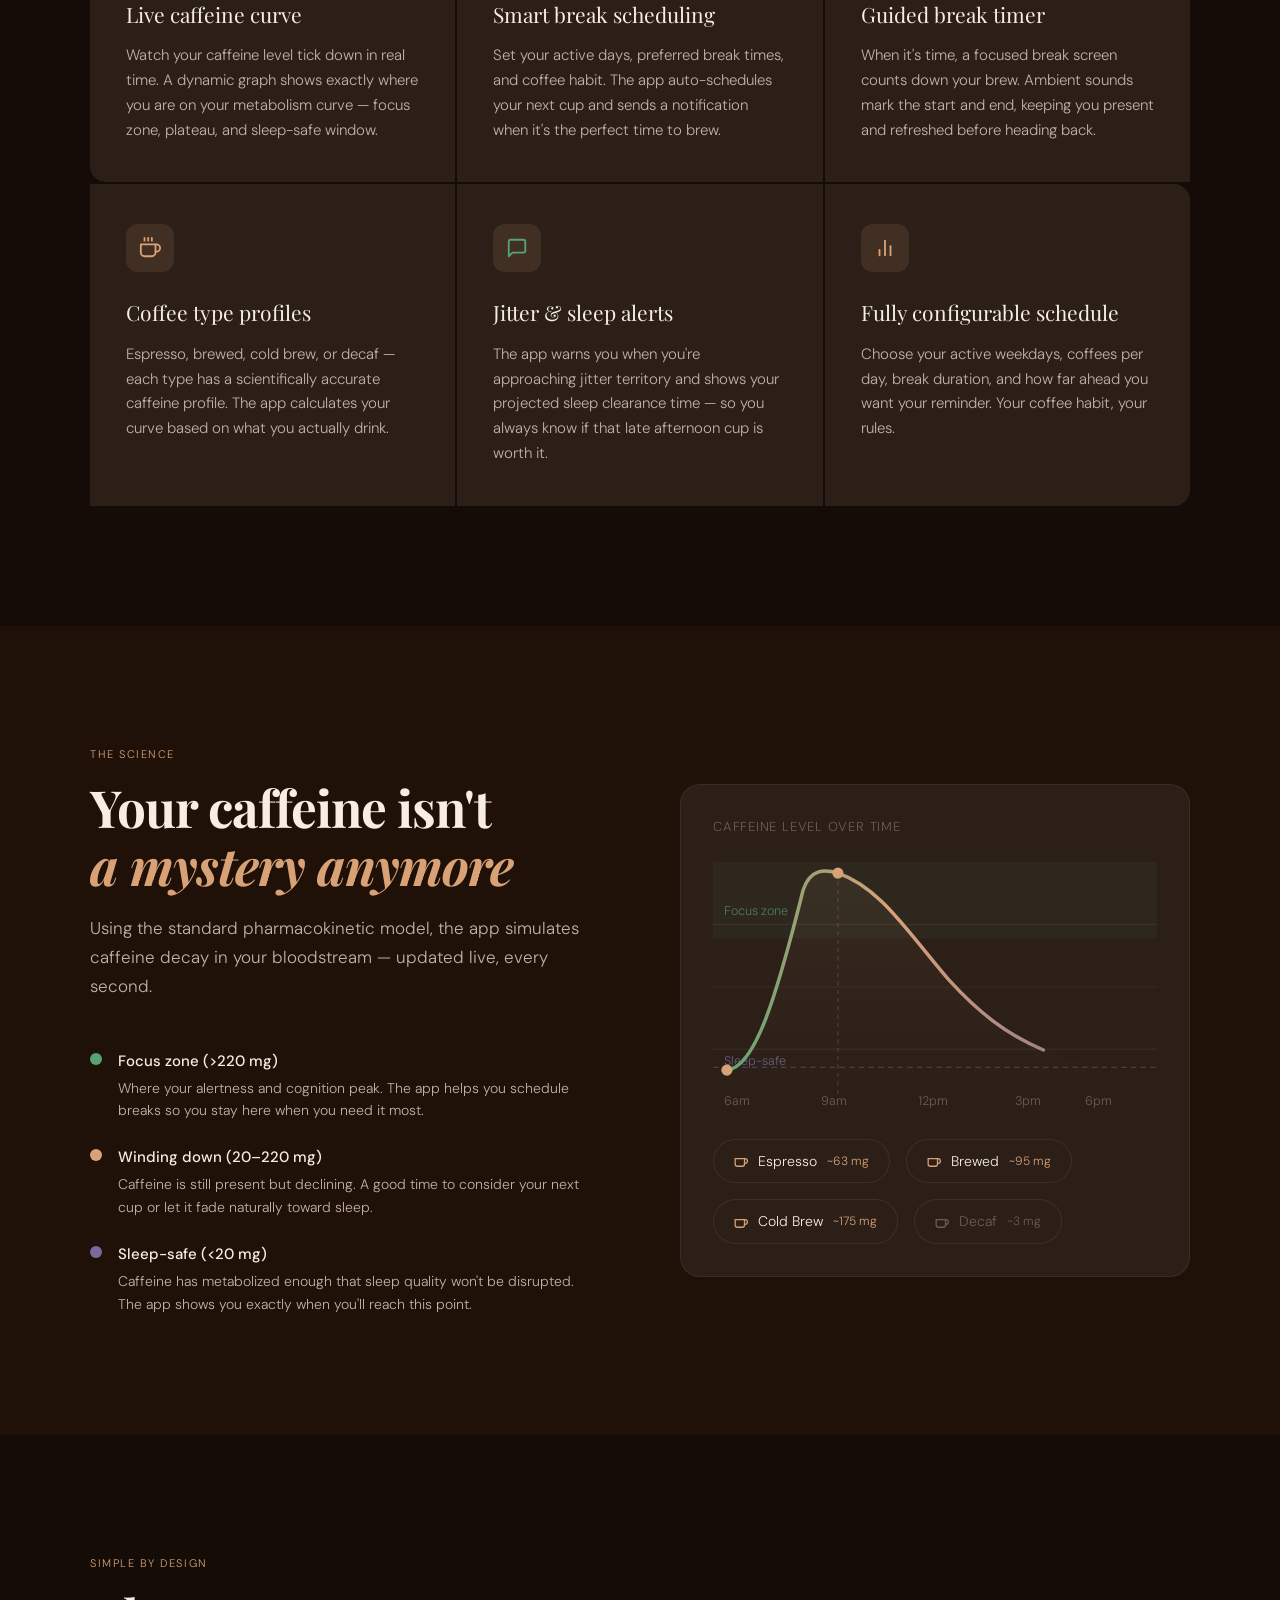
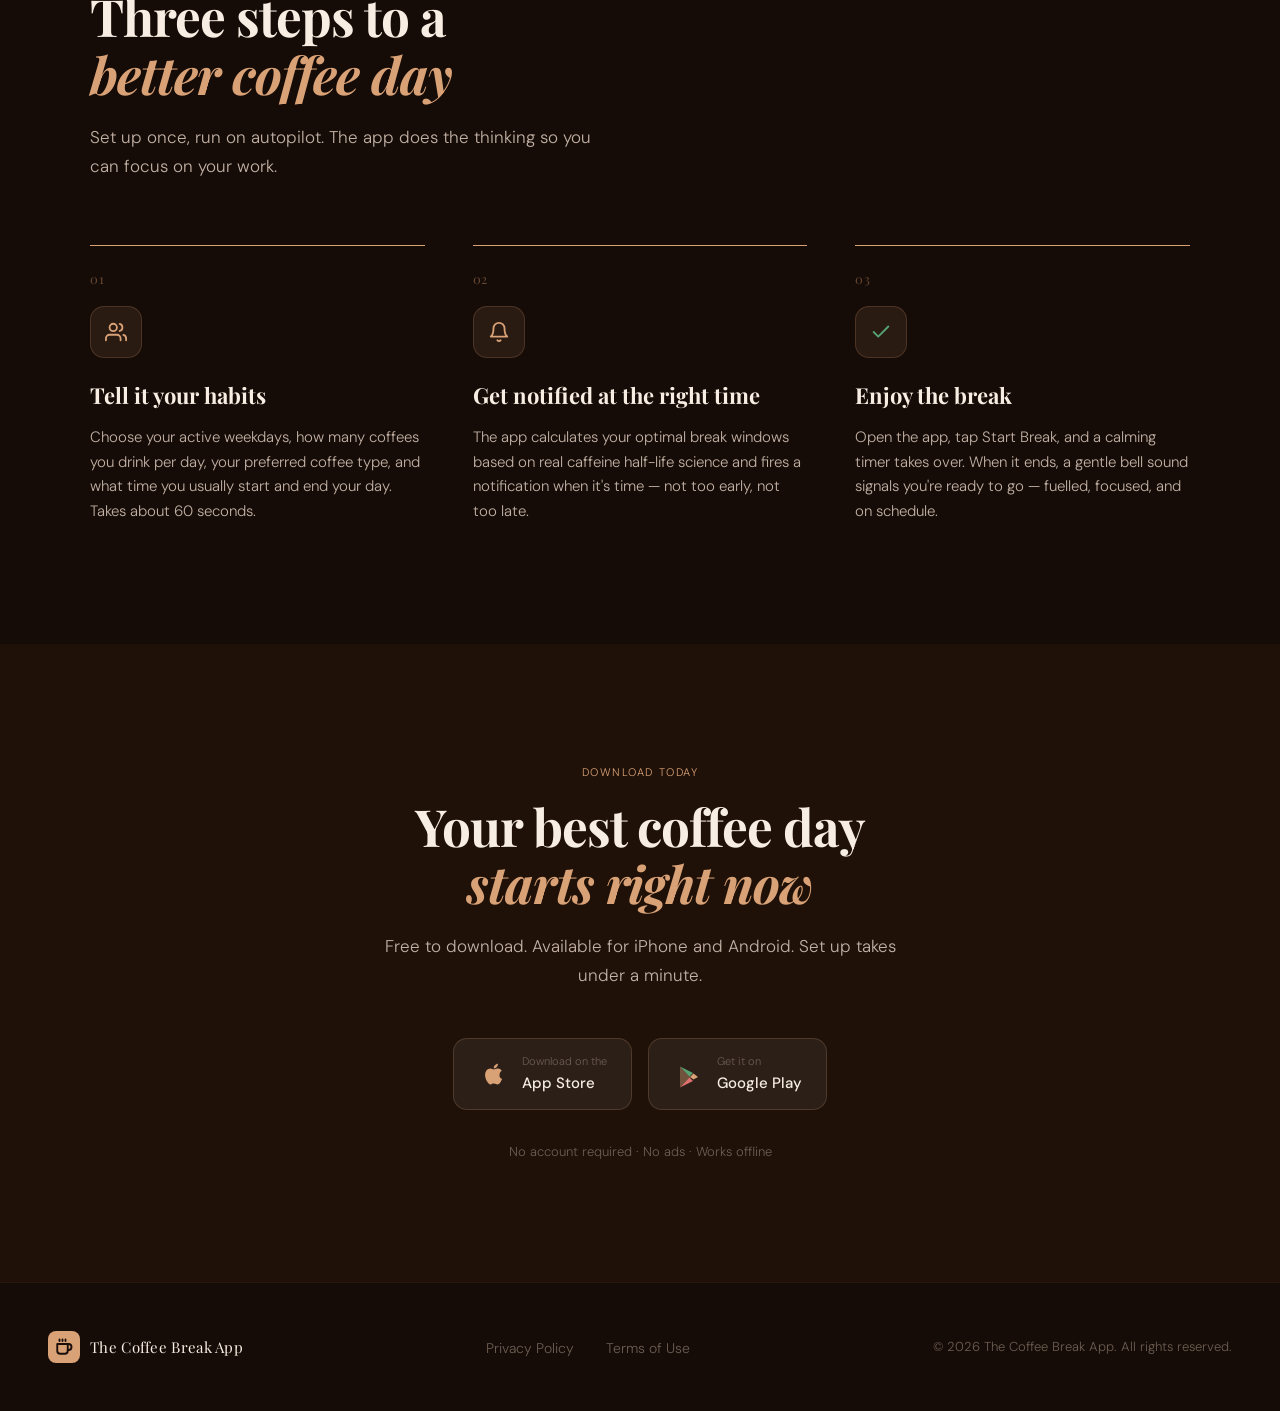
==== commit 8ef6fd52: "update urls" ====
--- a/index.html
+++ b/index.html
@@ -7,11 +7,11 @@
   <meta name="description" content="Track caffeine intake in mg, measure your peak focus, and boost energy with The Coffee Break App. Improve sleep and work sharper - download on the App Store today." />
   <meta name="keywords" content="The Coffee Break App, caffeine tracker, caffeine intake, boost focus, improve energy, sleep better, pomodoro timer, measure caffeine, peak focus, health tracker, mg tracker, work sharper" />
   <meta name="robots" content="index, follow" />
-  <link rel="canonical" href="https://uareurapid.github.io/coffe_break_website/" />
+  <link rel="canonical" href="https://pcristo.dev/coffe_break_website/" />
   <meta property="og:type" content="website" />
   <meta property="og:title" content="The Coffee Break App - Caffeine Tracker, Focus & Pomodoro Timer" />
   <meta property="og:description" content="Boost focus, track caffeine intake, and improve sleep with The Coffee Break App. Download now on the App Store." />
-  <meta property="og:url" content="https://uareurapid.github.io/coffe_break_website/" />
+  <meta property="og:url" content="https://pcristo.dev/coffe_break_website/" />
   <meta name="twitter:card" content="summary_large_image" />
   <meta name="twitter:title" content="The Coffee Break App - Work Sharper & Sleep Better" />
   <meta name="twitter:description" content="Measure caffeine, find your peak focus window, and feel sharper. Get The Coffee Break App on the App Store." />
